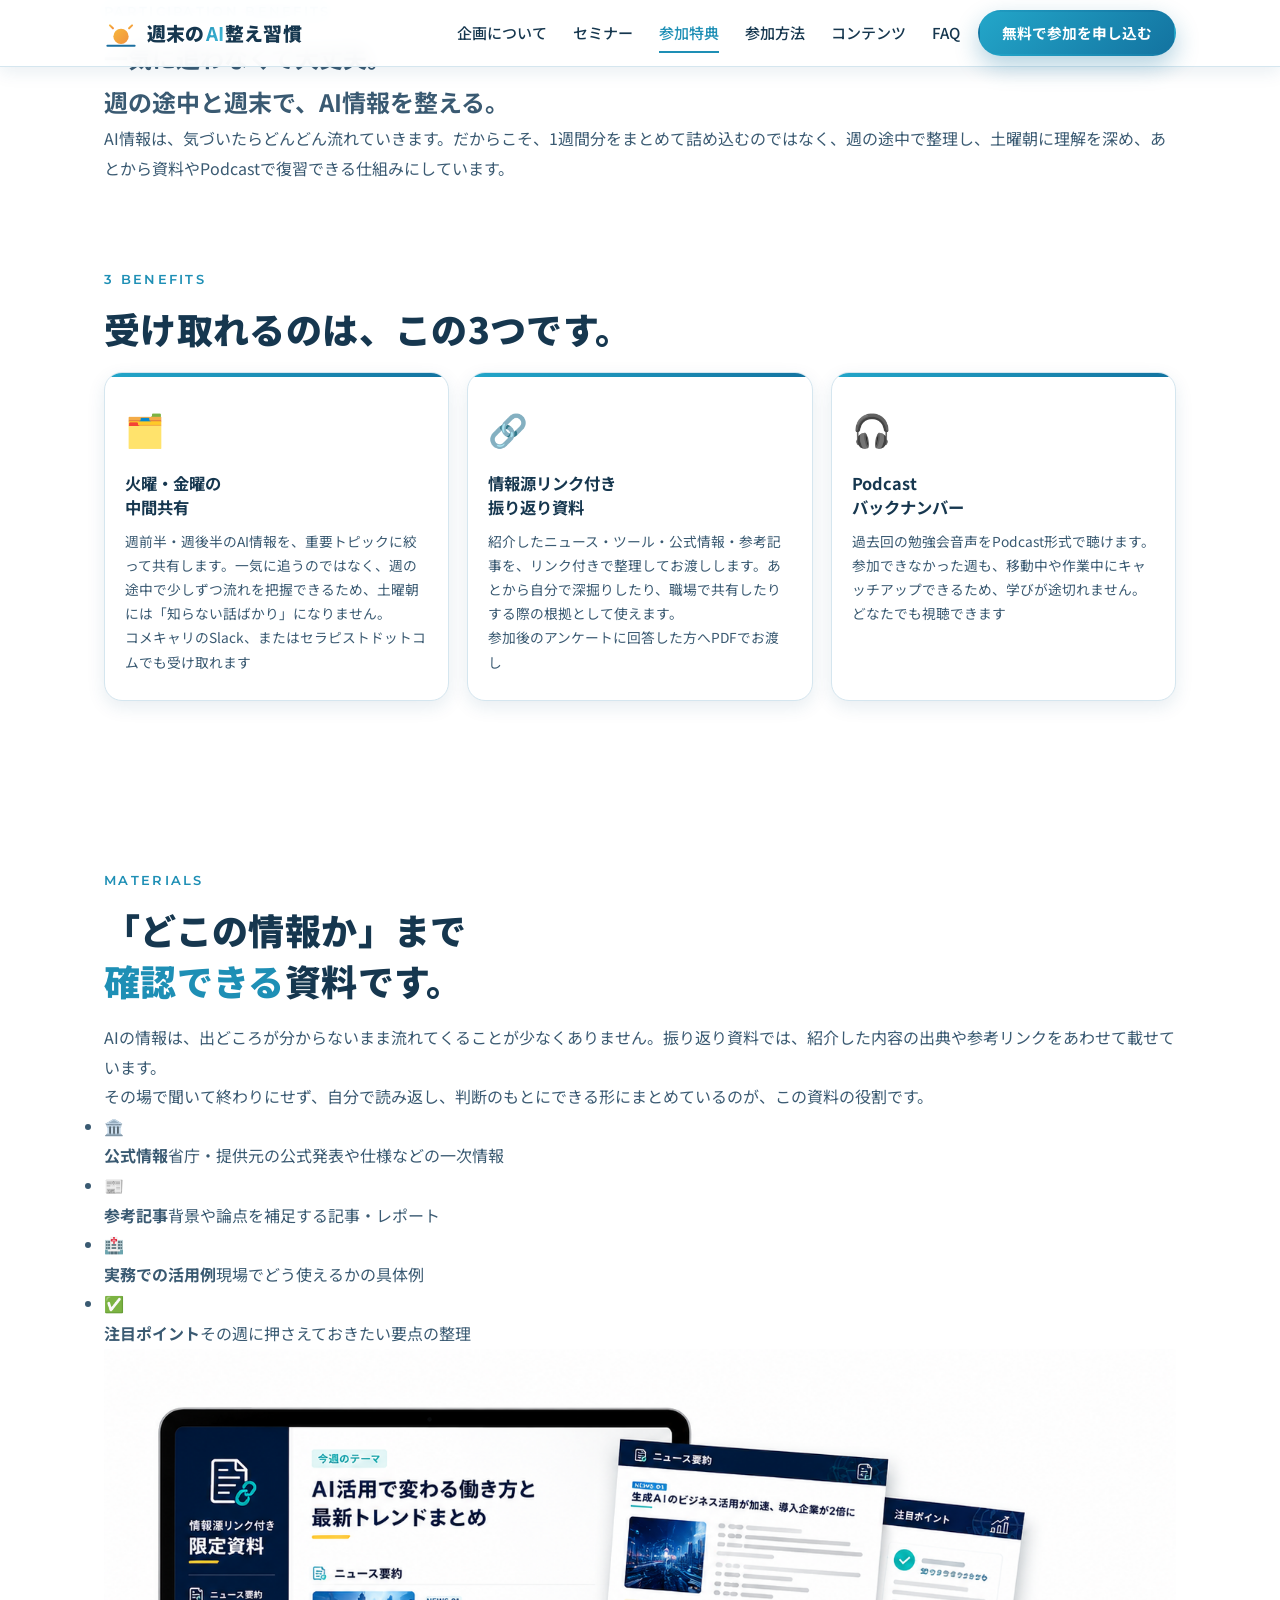
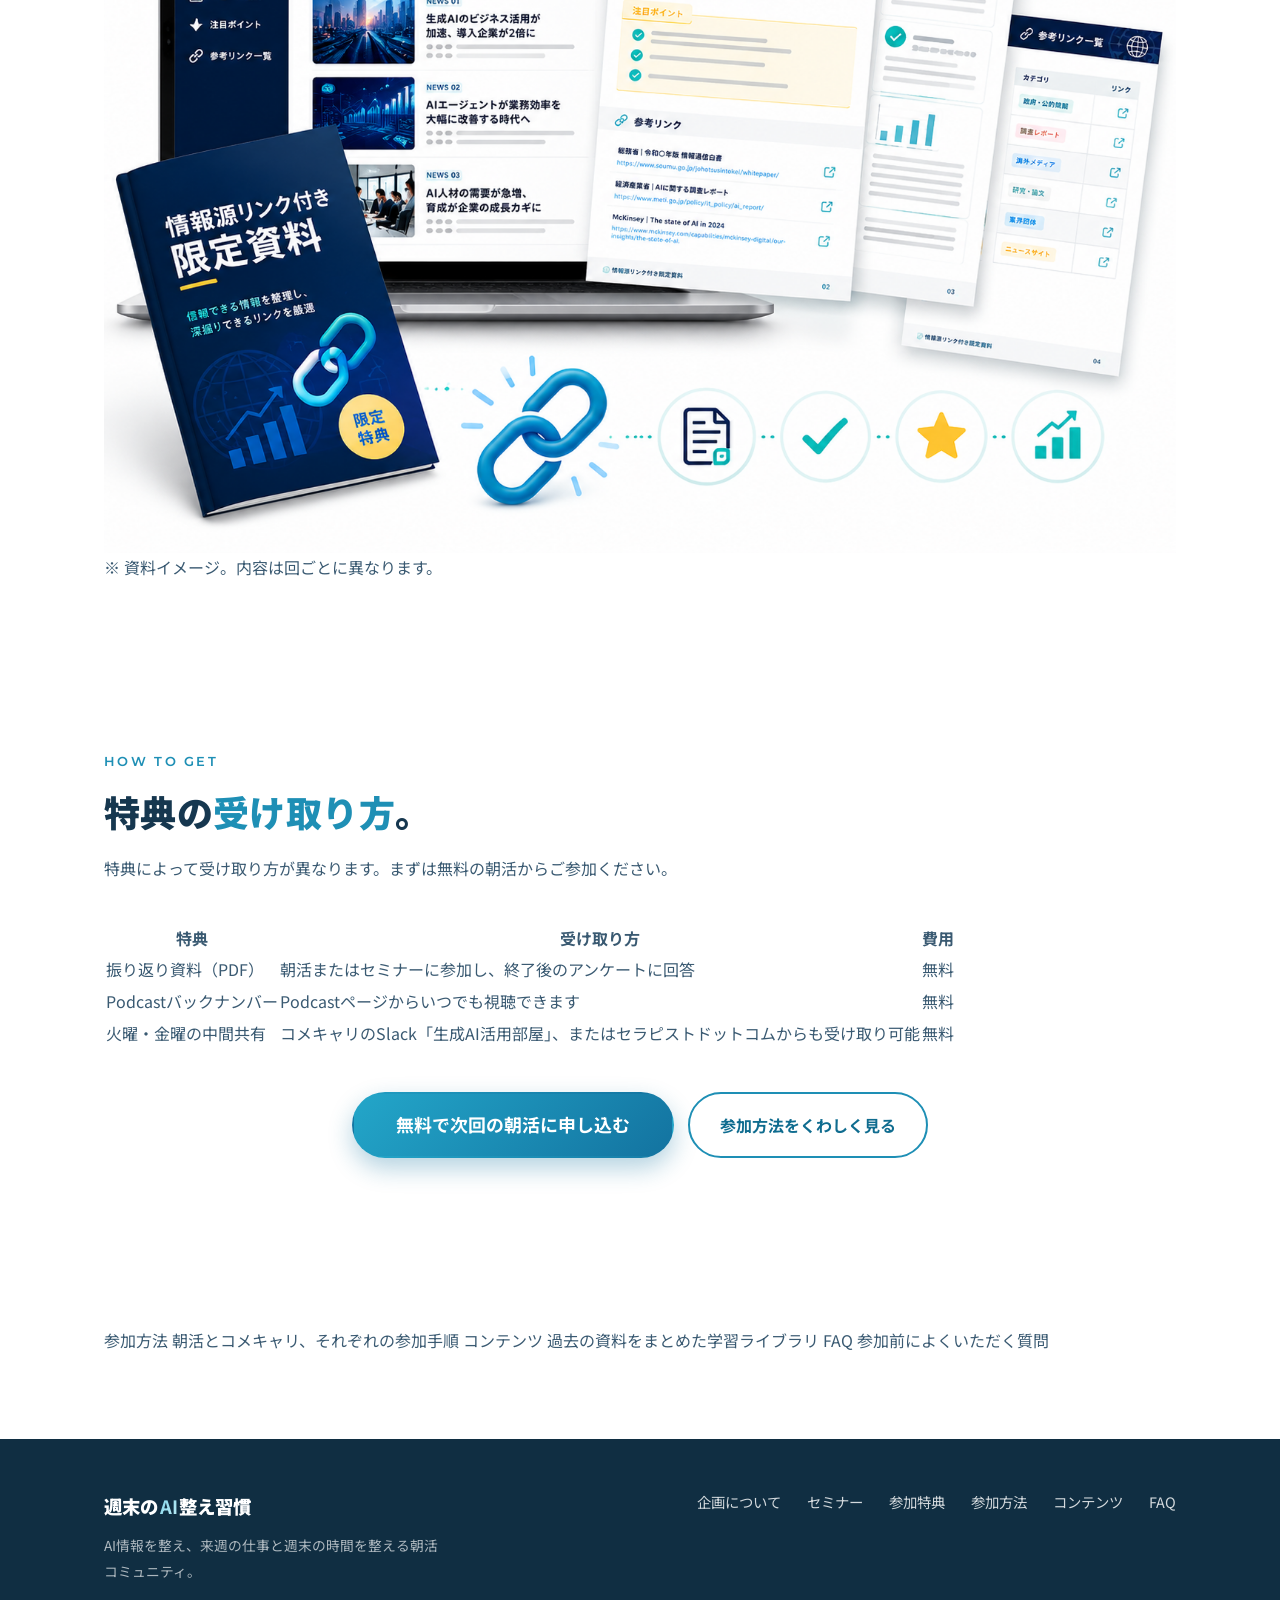
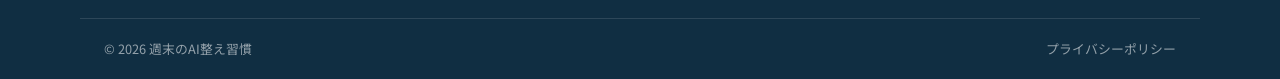
==== benefits.html @ 52963d92 "Add files via upload" ====
<!DOCTYPE html>
<html lang="ja">
<head>
<meta charset="UTF-8">
<meta name="viewport" content="width=device-width, initial-scale=1.0">
<meta name="robots" content="noindex">
<!-- Google tag (gtag.js) -->
<script async src="https://www.googletagmanager.com/gtag/js?id=G-1SK6NEFC8V"></script>
<script>
  window.dataLayer = window.dataLayer || [];
  function gtag(){dataLayer.push(arguments);}
  gtag('js', new Date());

  gtag('config', 'G-1SK6NEFC8V');
</script>
<title>参加特典｜週末のAI整え習慣</title>
<meta name="description" content="週末のAI整え習慣の参加特典。火曜・金曜の中間共有、情報源リンク付きの振り返り資料、Podcastバックナンバーの3つで、忙しい週もAI情報を追いかけられます。">
<meta property="og:title" content="参加特典｜週末のAI整え習慣">
<meta property="og:description" content="中間共有・情報源リンク付き資料・Podcastバックナンバー。一気に追わなくて大丈夫な仕組みです。">
<meta property="og:image" content="https://daiyanoa1234-eng.github.io/weekend-ai/assets/og-image.jpg">
<meta property="og:type" content="website">
<link rel="preconnect" href="https://fonts.googleapis.com">
<link rel="preconnect" href="https://fonts.gstatic.com" crossorigin>
<link href="https://fonts.googleapis.com/css2?family=Noto+Sans+JP:wght@400;500;700;900&family=Montserrat:wght@500;600;700&display=swap" rel="stylesheet">
<link rel="stylesheet" href="styles.css">
</head>
<body>

<!-- ===== Header ===== -->
<header class="site-header scrolled" id="siteHeader">
  <div class="header-inner">
    <a href="index.html" class="brand" aria-label="週末のAI整え習慣 トップへ">
      <span class="brand-sun" aria-hidden="true">
        <svg viewBox="0 0 40 40" width="34" height="34">
          <circle cx="20" cy="24" r="9" fill="url(#sun)"/>
          <g stroke="url(#sun)" stroke-width="2.4" stroke-linecap="round">
            <line x1="20" y1="6" x2="20" y2="11"/>
            <line x1="7" y1="11" x2="10.5" y2="14.5"/>
            <line x1="33" y1="11" x2="29.5" y2="14.5"/>
          </g>
          <line x1="4" y1="35" x2="36" y2="35" stroke="#1B6FA0" stroke-width="2.4" stroke-linecap="round"/>
          <defs>
            <linearGradient id="sun" x1="0" y1="0" x2="1" y2="1">
              <stop offset="0" stop-color="#F6B73C"/><stop offset="1" stop-color="#F2913E"/>
            </linearGradient>
          </defs>
        </svg>
      </span>
      <span class="brand-text">週末の<strong>AI</strong>整え習慣</span>
    </a>
    <nav class="site-nav" id="siteNav">
      <a href="index.html#concept">企画について</a>
      <a href="seminars.html">セミナー</a>
      <a href="benefits.html" class="active">参加特典</a>
      <a href="join.html">参加方法</a>
      <a href="contents.html">コンテンツ</a>
      <a href="faq.html">FAQ</a>
    </nav>
    <a href="https://therapis10.com/seminars/cmr5gtjs30be14do38qlsolpu" target="_blank" rel="noopener" class="btn btn-cta header-cta">無料で参加を申し込む</a>
    <button class="nav-toggle" id="navToggle" aria-label="メニューを開く" aria-expanded="false">
      <span></span><span></span><span></span>
    </button>
  </div>
</header>

<!-- ===== Page Hero ===== -->
<section class="page-hero">
  <div class="container">
    <p class="eyebrow">PARTICIPATION BENEFITS</p>
    <h1 class="page-hero-title">一気に追わなくて大丈夫。<br><span class="accent">週の途中と週末</span>で、AI情報を整える。</h1>
    <p class="page-hero-lead">AI情報は、気づいたらどんどん流れていきます。だからこそ、1週間分をまとめて詰め込むのではなく、週の途中で整理し、土曜朝に理解を深め、あとから資料やPodcastで復習できる仕組みにしています。</p>
  </div>
</section>

<!-- ===== 3つの特典 ===== -->
<section class="section">
  <div class="container">
    <p class="eyebrow">3 BENEFITS</p>
    <h2 class="section-title">受け取れるのは、この3つです。</h2>

    <div class="benefit-grid">
      <article class="benefit-card">
        <div class="benefit-ico">🗂️</div>
        <h3>火曜・金曜の<br>中間共有</h3>
        <p>週前半・週後半のAI情報を、重要トピックに絞って共有します。一気に追うのではなく、週の途中で少しずつ流れを把握できるため、土曜朝には「知らない話ばかり」になりません。</p>
        <p class="benefit-cond">コメキャリのSlack、またはセラピストドットコムでも受け取れます</p>
      </article>
      <article class="benefit-card">
        <div class="benefit-ico">🔗</div>
        <h3>情報源リンク付き<br>振り返り資料</h3>
        <p>紹介したニュース・ツール・公式情報・参考記事を、リンク付きで整理してお渡しします。あとから自分で深掘りしたり、職場で共有したりする際の根拠として使えます。</p>
        <p class="benefit-cond">参加後のアンケートに回答した方へPDFでお渡し</p>
      </article>
      <article class="benefit-card">
        <div class="benefit-ico">🎧</div>
        <h3>Podcast<br>バックナンバー</h3>
        <p>過去回の勉強会音声をPodcast形式で聴けます。参加できなかった週も、移動中や作業中にキャッチアップできるため、学びが途切れません。</p>
        <p class="benefit-cond">どなたでも視聴できます</p>
      </article>
    </div>
  </div>
</section>

<!-- ===== 情報源リンク付き資料の詳細 ===== -->
<section class="section alt-bg">
  <div class="container split-grid">
    <div class="split-copy">
      <p class="eyebrow">MATERIALS</p>
      <h2 class="section-title">「どこの情報か」まで<br><span class="accent">確認できる</span>資料です。</h2>
      <p>AIの情報は、出どころが分からないまま流れてくることが少なくありません。振り返り資料では、紹介した内容の出典や参考リンクをあわせて載せています。</p>
      <p>その場で聞いて終わりにせず、自分で読み返し、判断のもとにできる形にまとめているのが、この資料の役割です。</p>

      <ul class="icon-list">
        <li><span class="il-ico">🏛️</span><div><strong>公式情報</strong>省庁・提供元の公式発表や仕様などの一次情報</div></li>
        <li><span class="il-ico">📰</span><div><strong>参考記事</strong>背景や論点を補足する記事・レポート</div></li>
        <li><span class="il-ico">🏥</span><div><strong>実務での活用例</strong>現場でどう使えるかの具体例</div></li>
        <li><span class="il-ico">✅</span><div><strong>注目ポイント</strong>その週に押さえておきたい要点の整理</div></li>
      </ul>
    </div>
    <figure class="split-visual">
      <img src="assets/source-material.png" alt="ニュース要約・注目ポイント・参考リンク一覧で構成された情報源リンク付き資料のイメージ" loading="lazy">
      <figcaption>※ 資料イメージ。内容は回ごとに異なります。</figcaption>
    </figure>
  </div>
</section>

<!-- ===== 受け取り方 ===== -->
<section class="section">
  <div class="container">
    <p class="eyebrow">HOW TO GET</p>
    <h2 class="section-title">特典の<span class="accent">受け取り方</span>。</h2>
    <p class="section-lead">特典によって受け取り方が異なります。まずは無料の朝活からご参加ください。</p>

    <div class="table-wrap">
      <table class="info-table">
        <thead>
          <tr><th>特典</th><th>受け取り方</th><th>費用</th></tr>
        </thead>
        <tbody>
          <tr>
            <td>振り返り資料（PDF）</td>
            <td>朝活またはセミナーに参加し、終了後のアンケートに回答</td>
            <td>無料</td>
          </tr>
          <tr>
            <td>Podcastバックナンバー</td>
            <td>Podcastページからいつでも視聴できます</td>
            <td>無料</td>
          </tr>
          <tr>
            <td>火曜・金曜の中間共有</td>
            <td>コメキャリのSlack「生成AI活用部屋」、またはセラピストドットコムからも受け取り可能</td>
            <td>無料</td>
          </tr>
        </tbody>
      </table>
    </div>

    <div class="section-cta">
      <a href="https://therapis10.com/seminars/cmr5gtjs30be14do38qlsolpu" target="_blank" rel="noopener" class="btn btn-cta btn-lg">無料で次回の朝活に申し込む</a>
      <a href="join.html" class="btn btn-ghost">参加方法をくわしく見る</a>
    </div>
  </div>
</section>

<!-- ===== 次の導線 ===== -->
<section class="section next-links">
  <div class="container">
    <div class="next-grid">
      <a class="next-card" href="join.html">
        <span class="next-label">参加方法</span>
        <span class="next-title">朝活とコメキャリ、それぞれの参加手順</span>
      </a>
      <a class="next-card" href="contents.html">
        <span class="next-label">コンテンツ</span>
        <span class="next-title">過去の資料をまとめた学習ライブラリ</span>
      </a>
      <a class="next-card" href="faq.html">
        <span class="next-label">FAQ</span>
        <span class="next-title">参加前によくいただく質問</span>
      </a>
    </div>
  </div>
</section>

<!-- ===== Footer ===== -->
<footer class="site-footer">
  <div class="container footer-grid">
    <div class="footer-brand">
      <span class="brand-text light">週末の<strong>AI</strong>整え習慣</span>
      <p>AI情報を整え、来週の仕事と週末の時間を整える朝活コミュニティ。</p>
    </div>
    <nav class="footer-nav">
      <a href="index.html#concept">企画について</a>
      <a href="seminars.html">セミナー</a>
      <a href="benefits.html">参加特典</a>
      <a href="join.html">参加方法</a>
      <a href="contents.html">コンテンツ</a>
      <a href="faq.html">FAQ</a>
    </nav>
  </div>
  <div class="footer-base">
    <span>© 2026 週末のAI整え習慣</span>
    <a href="privacy.html">プライバシーポリシー</a>
  </div>
</footer>


</body>
</html>
---- styles.css ----
/* ===== Tokens (Blue–Teal / Morning) ===== */
:root{
  --ink:#16374F;        /* deep navy headings/text */
  --ink-soft:#3A5A72;   /* body text */
  --teal:#1E8FB5;       /* primary accent */
  --teal-deep:#0F6C8F;  /* CTA deep */
  --cyan:#46BEDC;       /* light accent */
  --sky:#EAF5FB;        /* light section bg */
  --sky-2:#F4FAFD;      /* alt light bg */
  --mist:#DCEFF7;       /* card differentiator */
  --sun:#F4A742;        /* sunrise accent */
  --sun-deep:#EE8B3D;
  --white:#FFFFFF;
  --line:#D5E6EF;
  --shadow:0 12px 34px rgba(20,80,120,.12);
  --shadow-sm:0 6px 18px rgba(20,80,120,.10);
  --radius:18px;
  --maxw:1120px;
  --cta-grad:linear-gradient(135deg,#23A6C9 0%,#1373A0 100%);
  --deep-grad:linear-gradient(160deg,#14506E 0%,#0E3A53 100%);
}

*{box-sizing:border-box;margin:0;padding:0}
html{scroll-behavior:smooth;scroll-padding-top:74px}
body{
  font-family:"Noto Sans JP",sans-serif;
  color:var(--ink-soft);
  background:var(--white);
  line-height:1.85;
  -webkit-font-smoothing:antialiased;
  overflow-x:hidden;
}
img{max-width:100%;display:block;height:auto}
button{font-family:inherit;color:inherit;background:none}
a{color:inherit;text-decoration:none}
strong{color:inherit}

.container{max-width:var(--maxw);margin:0 auto;padding:0 24px}
.container-narrow{max-width:780px}

/* ===== Buttons ===== */
.btn{
  display:inline-flex;align-items:center;justify-content:center;gap:.4em;
  font-weight:700;font-size:1rem;line-height:1.3;text-align:center;
  padding:16px 30px;border-radius:999px;cursor:pointer;border:2px solid transparent;
  transition:transform .15s ease,box-shadow .15s ease,background .15s ease;
}
.btn-cta{background:var(--cta-grad);color:#fff;box-shadow:0 10px 24px rgba(19,115,160,.32)}
.btn-cta:hover{transform:translateY(-2px);box-shadow:0 14px 30px rgba(19,115,160,.42)}
.btn-lg{font-size:1.12rem;padding:19px 42px}
.btn-ghost{background:#fff;color:var(--teal-deep);border-color:var(--teal)}
.btn-ghost:hover{background:var(--sky);transform:translateY(-2px)}
.btn-ghost-light{background:transparent;color:#fff;border-color:rgba(255,255,255,.7)}
.btn-ghost-light:hover{background:rgba(255,255,255,.12)}

/* ===== Header ===== */
.site-header{
  position:fixed;top:0;left:0;right:0;z-index:100;
  background:rgba(255,255,255,.92);backdrop-filter:blur(10px);
  border-bottom:1px solid var(--line);
  transition:box-shadow .2s ease;
}
.site-header.scrolled{box-shadow:0 4px 18px rgba(20,80,120,.10)}
.header-inner{
  max-width:var(--maxw);margin:0 auto;padding:0 24px;height:66px;
  display:flex;align-items:center;gap:18px;
}
.brand{display:flex;align-items:center;gap:9px}
.brand-sun{display:flex}
.brand-text{font-weight:900;font-size:1.18rem;color:var(--ink);letter-spacing:.01em}
.brand-text strong{
  background:linear-gradient(120deg,#1E8FB5,#46BEDC);
  -webkit-background-clip:text;background-clip:text;color:transparent;padding:0 1px;
}
.brand-text.light{color:#fff}
.brand-text.light strong{background:linear-gradient(120deg,#7FD6EA,#BDEBF6);-webkit-background-clip:text;background-clip:text;color:transparent}
.site-nav{margin-left:auto;display:flex;gap:26px}
.site-nav a{font-size:.94rem;font-weight:500;color:var(--ink);position:relative}
.site-nav a:hover{color:var(--teal)}
.site-nav a::after{content:"";position:absolute;left:0;bottom:-6px;width:0;height:2px;background:var(--teal);transition:width .2s}
.site-nav a:hover::after{width:100%}
.header-cta{padding:11px 22px;font-size:.92rem}
.nav-toggle{display:none;flex-direction:column;gap:5px;background:none;border:none;cursor:pointer;padding:8px}
.nav-toggle span{width:24px;height:2.5px;background:var(--ink);border-radius:2px;transition:.25s}
.nav-toggle[aria-expanded="true"] span:nth-child(1){transform:translateY(7.5px) rotate(45deg)}
.nav-toggle[aria-expanded="true"] span:nth-child(2){opacity:0}
.nav-toggle[aria-expanded="true"] span:nth-child(3){transform:translateY(-7.5px) rotate(-45deg)}

/* ===== Hero ===== */
.hero{
  padding:118px 0 70px;
  background:
    radial-gradient(900px 460px at 88% -8%, #DAF0F8 0%, rgba(218,240,248,0) 60%),
    linear-gradient(180deg,#F4FAFD 0%,#EAF5FB 100%);
  position:relative;overflow:hidden;
}
.hero::after{
  content:"";position:absolute;left:0;right:0;bottom:-1px;height:64px;
  background:linear-gradient(180deg,rgba(255,255,255,0),#fff);
}
.hero-inner{
  max-width:var(--maxw);margin:0 auto;padding:0 24px;
  display:grid;grid-template-columns:1.05fr .95fr;gap:46px;align-items:center;
}
.hero-badges{display:flex;flex-wrap:wrap;gap:10px;margin-bottom:18px}
.pill{
  display:inline-flex;align-items:center;gap:6px;
  background:#fff;border:1.5px solid var(--teal);color:var(--teal-deep);
  font-weight:700;font-size:.84rem;padding:7px 15px;border-radius:999px;
  box-shadow:var(--shadow-sm);
}
.pill-ico{font-size:.95rem}
.hero-title{
  font-size:clamp(2.3rem,4.6vw,3.5rem);line-height:1.22;font-weight:900;
  color:var(--ink);letter-spacing:.01em;margin-bottom:16px;
}
.hero-sub{font-size:clamp(1.05rem,1.7vw,1.28rem);font-weight:700;color:var(--teal-deep);margin-bottom:16px}
.hero-lead{font-size:.98rem;color:var(--ink-soft);margin-bottom:26px;max-width:34em}
.hero-actions{display:flex;flex-wrap:wrap;gap:14px;margin-bottom:18px}
.hero-tags{list-style:none;display:flex;flex-wrap:wrap;gap:8px 22px}
.hero-tags li{font-size:.9rem;font-weight:500;color:var(--teal-deep)}
.cta-note{font-size:.82rem;color:var(--ink-soft);margin-top:11px}
.hero-visual{position:relative}
.hero-visual img{border-radius:22px;box-shadow:var(--shadow)}
.card-float{
  position:absolute;left:-14px;bottom:18px;
  background:#fff;border-radius:14px;padding:11px 16px;font-size:.86rem;font-weight:700;color:var(--ink);
  box-shadow:var(--shadow);display:flex;align-items:center;gap:8px;
}
.card-float .dot{width:9px;height:9px;border-radius:50%;background:var(--sun);box-shadow:0 0 0 4px rgba(244,167,66,.22)}

/* ===== Section base ===== */
.section{padding:84px 0}
.eyebrow{font-family:"Montserrat",sans-serif;font-weight:600;font-size:.8rem;letter-spacing:.18em;color:var(--teal);margin-bottom:12px}
.eyebrow.light{color:var(--cyan)}
.section-title{
  font-size:clamp(1.55rem,3vw,2.25rem);font-weight:900;line-height:1.4;color:var(--ink);
  letter-spacing:.01em;margin-bottom:18px;
}
.section-title.light{color:#fff}
.section-title .accent{color:var(--teal)}
.section-title .accent-light{color:var(--cyan)}
.section-lead{font-size:1rem;max-width:48em;margin-bottom:38px;color:var(--ink-soft)}
.section-cta{display:flex;flex-wrap:wrap;gap:14px;justify-content:center;margin-top:42px}

/* ===== Benefits ===== */
.benefits{background:linear-gradient(180deg,#fff 0%,#F4FAFD 100%)}
.benefit-grid{display:grid;grid-template-columns:repeat(3,1fr);gap:18px}
.benefit-card{
  background:#fff;border:1px solid var(--line);border-radius:var(--radius);
  padding:26px 20px;box-shadow:var(--shadow-sm);transition:transform .18s,box-shadow .18s;
  position:relative;overflow:hidden;
}
.benefit-card::before{content:"";position:absolute;top:0;left:0;right:0;height:4px;background:var(--cta-grad)}
.benefit-card:hover{transform:translateY(-5px);box-shadow:var(--shadow)}
.benefit-ico{font-size:2rem;margin-bottom:14px}
.benefit-card h3{font-size:1.02rem;font-weight:700;color:var(--ink);line-height:1.45;margin-bottom:10px}
.benefit-card p{font-size:.86rem;color:var(--ink-soft);line-height:1.75}

/* ===== Concept ===== */
.concept{background:var(--deep-grad);color:#fff}
.concept-grid{display:grid;grid-template-columns:1.05fr .95fr;gap:48px;align-items:center}
.concept-copy p{color:rgba(255,255,255,.9);margin-bottom:16px;font-size:.98rem}
.concept-emph{font-weight:700;color:#fff !important;font-size:1.05rem !important;
  border-left:4px solid var(--sun);padding-left:16px;margin-top:24px}
.concept-visual img{border-radius:18px;box-shadow:0 20px 50px rgba(0,0,0,.28);background:#fff}

/* ===== Problems ===== */
.problems{background:var(--white)}
.problem-list{list-style:none;display:grid;grid-template-columns:1fr 1fr;gap:14px 28px;max-width:920px;margin-bottom:34px}
.problem-list li{
  display:flex;align-items:flex-start;gap:12px;
  background:var(--sky);border-radius:12px;padding:15px 18px;font-weight:500;color:var(--ink);font-size:.96rem;
}
.problem-list .check{
  flex:0 0 auto;width:24px;height:24px;border-radius:50%;background:var(--sun);color:#fff;
  display:flex;align-items:center;justify-content:center;font-size:.8rem;font-weight:700;margin-top:2px;
}
.problem-close{font-size:1.06rem;font-weight:700;color:var(--teal-deep);text-align:center;max-width:40em;margin:0 auto}

/* ===== Cycle ===== */
.cycle{background:linear-gradient(180deg,#F4FAFD,#EAF5FB)}
.timeline{list-style:none;display:grid;grid-template-columns:repeat(7,1fr);gap:12px;counter-reset:tl;margin-bottom:26px}
.tl-item{
  background:#fff;border:1px solid var(--line);border-radius:14px;padding:18px 14px;position:relative;
  box-shadow:var(--shadow-sm);
}
.tl-item::before{
  counter-increment:tl;content:counter(tl);
  position:absolute;top:-12px;left:14px;width:26px;height:26px;border-radius:50%;
  background:var(--ink);color:#fff;font-size:.82rem;font-weight:700;
  display:flex;align-items:center;justify-content:center;box-shadow:var(--shadow-sm);
}
.tl-item .tl-day{font-size:.78rem;font-weight:700;color:var(--teal);display:block;margin-bottom:6px}
.tl-item h3{font-size:.92rem;font-weight:700;color:var(--ink);line-height:1.4;margin-bottom:6px}
.tl-item p{font-size:.78rem;color:var(--ink-soft);line-height:1.65}
.tl-mid{border-color:var(--cyan);background:#F3FBFD}
.tl-mid::before{background:var(--teal)}
.tl-hot{background:var(--cta-grad);border:none}
.tl-hot::before{background:var(--sun)}
.tl-hot .tl-day{color:#EAF7FB}
.tl-hot h3,.tl-hot p{color:#fff}
.cycle-note{text-align:center;font-weight:500;color:var(--ink);max-width:44em;margin:0 auto 30px;font-size:.96rem}
.cycle-figure{border-radius:16px;overflow:hidden;box-shadow:var(--shadow);background:#fff}

/* ===== Reason ===== */
.reason{background:var(--deep-grad);color:#fff}
.reason-grid{display:grid;grid-template-columns:.95fr 1.05fr;gap:48px;align-items:center}
.reason-visual img{border-radius:18px;box-shadow:0 20px 50px rgba(0,0,0,.3)}
.reason-copy p{color:rgba(255,255,255,.9);margin-bottom:16px;font-size:.98rem}
.reason-emph{font-weight:700;color:#fff !important;border-left:4px solid var(--sun);padding-left:16px;margin-top:22px;font-size:1.04rem !important}

/* ===== Podcast ===== */
.podcast{background:linear-gradient(180deg,#fff,#F4FAFD)}
.pod-dash{display:grid;grid-template-columns:1.4fr 1fr 1fr;gap:16px;margin-bottom:34px}
.dash-card{background:#fff;border:1px solid var(--line);border-radius:16px;padding:22px 24px;box-shadow:var(--shadow-sm)}
.dash-label{display:block;font-size:.84rem;font-weight:500;color:var(--ink-soft);margin-bottom:8px}
.dash-num{font-size:1.05rem;font-weight:700;color:var(--ink)}
.dash-num strong{font-size:1.9rem;color:var(--teal);font-family:"Montserrat",sans-serif}
.dash-bar{margin-top:12px;height:9px;border-radius:999px;background:var(--mist);overflow:hidden}
.dash-bar span{display:block;height:100%;width:0;background:var(--cta-grad);border-radius:999px;transition:width .5s ease}

.pod-list{display:grid;grid-template-columns:repeat(2,1fr);gap:18px}
.pod-card{
  background:#fff;border:1px solid var(--line);border-radius:16px;padding:22px;box-shadow:var(--shadow-sm);
  transition:box-shadow .18s;
}
.pod-card.is-watched{border-color:var(--teal);background:#F6FCFD}
.pod-card:hover{box-shadow:var(--shadow)}
.pod-head{display:flex;justify-content:space-between;align-items:flex-start;gap:12px;margin-bottom:8px}
.pod-no{font-family:"Montserrat",sans-serif;font-weight:700;font-size:.92rem;color:var(--teal);background:var(--sky);padding:4px 12px;border-radius:999px}
.pod-date{font-size:.8rem;color:var(--ink-soft)}
.pod-theme{font-size:1.12rem;font-weight:700;color:var(--ink);line-height:1.4;margin-bottom:8px}
.pod-tag{display:inline-block;font-size:.74rem;font-weight:700;color:var(--teal-deep);background:var(--mist);padding:3px 10px;border-radius:999px;margin-bottom:10px}
.pod-summary{font-size:.86rem;color:var(--ink-soft);margin-bottom:6px}
.pod-meta{font-size:.8rem;color:var(--ink-soft);margin-bottom:14px}
.pod-player{display:flex;align-items:center;gap:12px;margin-bottom:14px}
.pod-play{
  flex:0 0 auto;width:46px;height:46px;border-radius:50%;border:none;cursor:pointer;
  background:var(--cta-grad);color:#fff;font-size:1.05rem;display:flex;align-items:center;justify-content:center;
  box-shadow:0 6px 16px rgba(19,115,160,.3);transition:transform .15s;
}
.pod-play:hover{transform:scale(1.06)}
.pod-progress{flex:1}
.pod-progress input{width:100%;accent-color:var(--teal);cursor:pointer}
.pod-time{font-size:.74rem;color:var(--ink-soft);font-family:"Montserrat",sans-serif;min-width:84px;text-align:right}
.pod-controls{display:flex;flex-wrap:wrap;align-items:center;gap:8px}
.speed-group{display:inline-flex;border:1px solid var(--line);border-radius:999px;overflow:hidden}
.speed-btn{border:none;background:#fff;color:var(--ink-soft);font-size:.78rem;font-weight:700;padding:6px 11px;cursor:pointer;transition:.15s}
.speed-btn.active{background:var(--teal);color:#fff}
.pod-actions{display:flex;flex-wrap:wrap;gap:8px;margin-left:auto}
.pod-link{font-size:.78rem;font-weight:700;color:var(--teal-deep);border:1px solid var(--line);border-radius:999px;padding:6px 12px;background:#fff;cursor:pointer;transition:.15s}
.pod-link:hover{background:var(--sky)}
.watch-btn{font-size:.78rem;font-weight:700;border-radius:999px;padding:6px 14px;cursor:pointer;border:1.5px solid var(--teal);background:#fff;color:var(--teal-deep);transition:.15s}
.watch-btn.done{background:var(--teal);color:#fff}
.pod-note{font-size:.82rem;color:var(--ink-soft);margin-top:20px;text-align:center}

/* ===== Join ===== */
.join{background:var(--white)}
.join-flow{margin:0 auto 28px;max-width:1000px;border-radius:16px;overflow:hidden;box-shadow:var(--shadow)}
.join-flow img{width:100%;display:block}
.join-steps{display:grid;grid-template-columns:repeat(3,1fr);gap:18px;max-width:920px;margin:0 auto 32px}
.join-steps-4{grid-template-columns:repeat(4,1fr);max-width:1000px}
.join-step{
  background:#fff;border:1px solid var(--line);border-radius:var(--radius);padding:26px 22px 24px;
  box-shadow:var(--shadow-sm);position:relative;
}
.join-step .step-no{
  display:inline-flex;align-items:center;justify-content:center;width:38px;height:38px;border-radius:50%;
  background:var(--cta-grad);color:#fff;font-family:"Montserrat",sans-serif;font-weight:700;font-size:1.1rem;
  margin-bottom:14px;box-shadow:0 6px 16px rgba(19,115,160,.28);
}
.join-step h3{font-size:1.04rem;font-weight:700;color:var(--ink);line-height:1.45;margin-bottom:8px}
.join-step p{font-size:.88rem;color:var(--ink-soft);line-height:1.75}
.join-card{
  background:linear-gradient(180deg,#F4FAFD,#EAF5FB);
  border:1px solid var(--line);border-radius:24px;padding:40px;max-width:760px;margin:0 auto;
  box-shadow:var(--shadow);
}
.join-info{display:grid;gap:12px;margin-bottom:24px}
.info-row{display:flex;align-items:flex-start;gap:12px;padding-bottom:12px;border-bottom:1px dashed var(--line)}
.info-row:last-child{border-bottom:none;padding-bottom:0}
.info-ico{font-size:1.1rem;flex:0 0 auto}
.info-k{flex:0 0 92px;font-weight:700;color:var(--ink);font-size:.92rem}
.info-v{color:var(--ink-soft);font-size:.94rem}
.join-desc{text-align:center;color:var(--ink-soft);margin-bottom:6px}
.join .section-cta{margin-top:26px}
.member-guide{display:grid;grid-template-columns:1fr 1fr;gap:28px;align-items:center;max-width:1000px;margin:18px auto 0;padding:34px;border:1px solid var(--line);border-radius:22px;background:linear-gradient(135deg,#F4FAFD,#EAF5FB);box-shadow:var(--shadow-sm)}
.member-guide-copy h3{font-size:1.35rem;line-height:1.55;color:var(--ink);margin-bottom:14px}
.member-guide-copy p:not(.eyebrow){font-size:.94rem;color:var(--ink-soft);margin-bottom:20px}
.member-guide-copy .member-cta{display:flex;margin-top:12px;width:fit-content}
.member-video{aspect-ratio:16/9;overflow:hidden;border-radius:14px;background:var(--ink);box-shadow:var(--shadow-sm)}
.member-video iframe{display:block;width:100%;height:100%;border:0}

/* ===== Recommended For ===== */
.recommend{background:var(--sky)}
.recommend-grid{display:grid;grid-template-columns:repeat(3,1fr);gap:18px;margin-top:8px}
.recommend-banner{margin:0 auto 28px;max-width:1000px;border-radius:16px;overflow:hidden;box-shadow:var(--shadow)}
.recommend-banner img{width:100%;aspect-ratio:16/9;object-fit:cover;display:block}
.recommend-card{
  background:#fff;border:1px solid var(--line);border-radius:var(--radius);
  padding:30px 24px;box-shadow:var(--shadow-sm);transition:transform .18s,box-shadow .18s;
}
.recommend-card:hover{transform:translateY(-5px);box-shadow:var(--shadow)}
.recommend-card .rec-ico{
  display:inline-flex;align-items:center;justify-content:center;width:54px;height:54px;border-radius:14px;
  background:var(--mist);font-size:1.7rem;margin-bottom:16px;
}
.recommend-card h3{font-size:1.08rem;font-weight:700;color:var(--ink);line-height:1.45;margin-bottom:10px}
.recommend-card p{font-size:.9rem;color:var(--ink-soft);line-height:1.8}

/* ===== House Rules ===== */
.houserule{background:#fff}
.rule-motto{
  margin:36px auto 0;max-width:760px;text-align:center;color:#fff;
  background:radial-gradient(600px 320px at 20% 120%,rgba(244,167,66,.22),rgba(244,167,66,0) 60%),var(--deep-grad);
  border-radius:18px;padding:32px 26px;box-shadow:var(--shadow);
}
.rule-motto .motto-label{
  display:inline-block;font-family:"Montserrat",sans-serif;font-weight:700;font-size:.76rem;letter-spacing:.14em;
  color:var(--cyan);border:1px solid rgba(255,255,255,.4);border-radius:999px;padding:4px 16px;margin-bottom:14px;
}
.rule-motto .motto-text{font-size:clamp(1.3rem,2.8vw,1.8rem);font-weight:900;margin-bottom:8px}
.rule-motto .motto-sub{font-size:.92rem;color:rgba(255,255,255,.85)}

/* ===== Host ===== */
.host{background:linear-gradient(180deg,#F4FAFD,#fff)}
.host-grid{display:grid;grid-template-columns:.85fr 1.15fr;gap:48px;align-items:center}
.host-visual img{border-radius:18px;box-shadow:var(--shadow)}
.host-copy p{margin-bottom:15px;font-size:.98rem}
.host-sign{font-weight:700;color:var(--ink);margin-top:20px;font-size:1.02rem}

/* ===== FAQ ===== */
.faq{background:var(--white)}
.faq-list{display:grid;gap:12px}
.faq-item{background:var(--sky);border:1px solid var(--line);border-radius:14px;overflow:hidden}
.faq-item summary{
  list-style:none;cursor:pointer;padding:18px 52px 18px 22px;position:relative;
  font-weight:700;color:var(--ink);font-size:.98rem;
}
.faq-item summary::-webkit-details-marker{display:none}
.faq-item summary::before{content:"Q";color:var(--teal);font-family:"Montserrat",sans-serif;font-weight:700;margin-right:10px}
.faq-item summary::after{
  content:"+";position:absolute;right:22px;top:50%;transform:translateY(-50%);
  font-size:1.4rem;color:var(--teal);transition:transform .2s;line-height:1;
}
.faq-item[open] summary::after{content:"−"}
.faq-item p{padding:0 22px 20px 22px;color:var(--ink-soft);font-size:.92rem}

/* ===== Final CTA ===== */
.final-cta{
  background:
    radial-gradient(700px 380px at 15% 110%, rgba(244,167,66,.22), rgba(244,167,66,0) 60%),
    var(--deep-grad);
  color:#fff;text-align:center;padding:96px 0;
}
.final-title{font-size:clamp(1.8rem,3.6vw,2.6rem);font-weight:900;margin-bottom:18px}
.final-body{max-width:42em;margin:0 auto;color:rgba(255,255,255,.92);font-size:1rem}

/* ===== Footer ===== */
.site-footer{background:#102E42;color:rgba(255,255,255,.82);padding:50px 0 0}
.footer-grid{display:flex;flex-wrap:wrap;justify-content:space-between;gap:30px;padding-bottom:34px;border-bottom:1px solid rgba(255,255,255,.12)}
.footer-brand{max-width:340px}
.footer-brand .brand-text{font-size:1.15rem}
.footer-brand p{font-size:.86rem;margin-top:10px;color:rgba(255,255,255,.66)}
.footer-nav{display:flex;flex-wrap:wrap;gap:14px 26px;align-content:flex-start}
.footer-nav a{font-size:.9rem;color:rgba(255,255,255,.82)}
.footer-nav a:hover{color:var(--cyan)}
.footer-base{
  max-width:var(--maxw);margin:0 auto;padding:18px 24px;
  display:flex;justify-content:space-between;flex-wrap:wrap;gap:10px;font-size:.8rem;color:rgba(255,255,255,.55);
}
.footer-base a:hover{color:var(--cyan)}

/* ===== Podcast page ===== */
.site-nav a.active{color:var(--teal)}
.site-nav a.active::after{width:100%}
.pod-hero{
  padding:104px 0 44px;
  background:radial-gradient(800px 420px at 85% -10%,#DAF0F8,rgba(218,240,248,0) 60%),linear-gradient(180deg,#F4FAFD,#EAF5FB);
}
.pod-hero-title{font-size:clamp(1.8rem,3.4vw,2.5rem);font-weight:900;color:var(--ink);line-height:1.32;margin-bottom:16px}
.pod-hero-title .accent{color:var(--teal)}
.pod-hero-lead{max-width:48em;color:var(--ink-soft);margin-bottom:24px}
.pod-hero-actions{display:flex;flex-wrap:wrap;gap:12px}
#refreshBtn{padding:14px 22px}
.pod-main{padding-top:44px}
.pod-card audio{display:none}
.dash-rec{background:linear-gradient(135deg,#F0FAFC,#E3F4F9);border-color:var(--cyan)}
.dash-rec-title{display:block;font-weight:700;color:var(--ink);font-size:1.02rem;line-height:1.5;margin-top:2px}

.pod-state{text-align:center;padding:54px 20px;color:var(--ink-soft)}
.spinner{
  width:42px;height:42px;border-radius:50%;margin:0 auto 16px;
  border:4px solid var(--mist);border-top-color:var(--teal);animation:spin 1s linear infinite;
}
@keyframes spin{to{transform:rotate(360deg)}}
.pod-error{background:#FFF4EC;border:1px solid #F3C9A8;border-radius:14px;color:#9A4B22;font-size:.92rem}

.pod-setup{
  background:var(--sky);border:1px solid var(--line);border-radius:18px;padding:32px 30px;max-width:760px;margin:0 auto;
}
.pod-setup h2{font-size:1.2rem;color:var(--ink);margin-bottom:12px}
.pod-setup p{font-size:.94rem;color:var(--ink-soft);margin-bottom:14px}
.setup-steps{margin:0 0 14px 1.2em;display:grid;gap:9px}
.setup-steps li{font-size:.92rem;color:var(--ink)}
.setup-steps a{color:var(--teal-deep);text-decoration:underline}
.pod-setup code{background:#fff;border:1px solid var(--line);border-radius:6px;padding:1px 7px;font-size:.86em;color:var(--teal-deep)}
.setup-note{font-size:.84rem !important;color:var(--ink-soft) !important}

.pod-cta-banner{
  background:radial-gradient(700px 380px at 15% 120%,rgba(244,167,66,.2),rgba(244,167,66,0) 60%),var(--deep-grad);
  color:#fff;text-align:center;padding:70px 0;
}
.pod-cta-banner h2{font-size:clamp(1.5rem,3vw,2.1rem);font-weight:900;margin-bottom:12px}
.pod-cta-banner p{color:rgba(255,255,255,.9);margin-bottom:24px}

/* legal page (privacy policy) */
.legal{padding:104px 0 70px;background:linear-gradient(180deg,#F4FAFD,#fff)}
.legal-title{font-size:clamp(1.7rem,3.4vw,2.3rem);font-weight:900;color:var(--ink);margin-bottom:8px}
.legal-meta{font-size:.84rem;color:var(--ink-soft);margin-bottom:28px}
.legal h2{font-size:1.12rem;font-weight:700;color:var(--ink);margin:30px 0 10px;padding-left:12px;border-left:4px solid var(--teal)}
.legal p{font-size:.95rem;color:var(--ink-soft);margin-bottom:12px}
.legal ul{margin:0 0 12px 1.2em;display:grid;gap:8px}
.legal li{font-size:.95rem;color:var(--ink-soft)}
.legal strong{color:var(--ink)}
.legal-note{font-size:.85rem;color:var(--teal-deep)}
.legal-back{margin-top:34px}
.legal-back a{color:var(--teal-deep);font-weight:700;text-decoration:underline}

/* sort toolbar */
.pod-toolbar{display:flex;align-items:center;gap:12px;margin:0 0 18px;flex-wrap:wrap}
.pod-toolbar-label{font-size:.86rem;font-weight:700;color:var(--ink-soft)}
.sort-group{display:inline-flex;border:1px solid var(--line);border-radius:999px;overflow:hidden;background:#fff}
.sort-btn{border:none;background:#fff;color:var(--ink-soft);font-size:.84rem;font-weight:700;padding:8px 16px;cursor:pointer;transition:.15s}
.sort-btn.active{background:var(--cta-grad);color:#fff}
.sort-btn:not(.active):hover{background:var(--sky)}

/* stand.fm embed cards */
.pod-card.stand{display:flex;flex-direction:column}
.sfm-embed{border-radius:12px;overflow:hidden;background:var(--sky);margin:4px 0 14px;border:1px solid var(--line)}
.sfm-embed iframe{display:block;width:100%;height:190px;border:0}
.pod-card.stand .pod-controls{margin-top:auto}
.pod-note code{background:#fff;border:1px solid var(--line);border-radius:6px;padding:1px 6px;font-size:.86em;color:var(--teal-deep)}

/* ===== Seminar page ===== */
/* ヒーロー：画像を背景に敷き、その上にメッセージを重ねる */
.sem-hero{
  position:relative;isolation:isolate;overflow:hidden;
  background:#0B2C41;
  padding:184px 0 108px;
  min-height:min(74vh,620px);
  display:flex;align-items:center;
  text-align:center;
}
/* 背景画像レイヤー */
.sem-hero-media{position:absolute;inset:0;z-index:-3;line-height:0}
.sem-hero-media img{width:100%;height:100%;object-fit:cover;object-position:center;display:block}
/* 可読性を確保するスクリム（画像を暗く透過させる層） */
.sem-hero::before{
  content:"";position:absolute;inset:0;z-index:-2;
  background:
    radial-gradient(120% 80% at 50% 45%, rgba(7,26,40,.52) 0%, rgba(7,26,40,.74) 60%, rgba(7,26,40,.88) 100%),
    linear-gradient(180deg, rgba(7,26,40,.62) 0%, rgba(7,26,40,.40) 40%, rgba(7,26,40,.72) 100%);
}
/* 下端を次セクションの背景色になじませる */
.sem-hero::after{
  content:"";position:absolute;left:0;right:0;bottom:-1px;height:140px;z-index:-1;pointer-events:none;
  background:linear-gradient(180deg, rgba(244,250,253,0) 0%, var(--sky-2) 100%);
}
.sem-hero-inner{position:relative;z-index:1}
.sem-hero-title{
  font-size:clamp(1.85rem,3.6vw,2.7rem);font-weight:900;color:#fff;line-height:1.32;
  margin-bottom:18px;text-shadow:0 2px 18px rgba(4,18,28,.5);
}
.sem-hero-title .accent-light{color:var(--cyan)}
.sem-hero-lead{
  max-width:44em;margin:0 auto;color:rgba(255,255,255,.92);
  text-shadow:0 1px 12px rgba(4,18,28,.5);
}
/* 「？」→「整える」の流れを示す帯 */
.sem-hero-flow{
  display:inline-flex;align-items:center;gap:14px;flex-wrap:wrap;justify-content:center;
  margin-top:26px;padding:11px 24px;border-radius:999px;line-height:1.4;
  background:rgba(255,255,255,.14);backdrop-filter:blur(8px);
  border:1px solid rgba(255,255,255,.34);
}
.flow-step{font-size:.92rem;font-weight:700}
.flow-q{color:rgba(255,255,255,.86)}
.flow-a{color:#fff}
.flow-arrow{color:var(--sun);font-weight:700;font-size:1.05rem}
.sem-why{background:var(--sky-2);border-top:1px solid var(--line);border-bottom:1px solid var(--line)}
.sem-why .recommend-grid{margin-top:30px}
.sem-main{padding-top:64px}
.sem-main .sem-grid{margin-top:30px}

.sem-grid{
  display:grid;grid-template-columns:repeat(auto-fill,minmax(300px,1fr));gap:22px;
}
.sem-card{
  background:#fff;border:1px solid var(--line);border-radius:var(--radius);overflow:hidden;
  cursor:pointer;transition:transform .18s ease,box-shadow .18s ease;
  display:flex;flex-direction:column;
}
.sem-card:hover,.sem-card:focus-visible{transform:translateY(-5px);box-shadow:var(--shadow);outline:none}
.sem-card.is-past{opacity:.72}
.sem-card-thumb{position:relative;display:block;width:100%;aspect-ratio:16/9;background:var(--sky);overflow:hidden;border:0;padding:0;cursor:pointer;}
.sem-card-thumb img{width:100%;height:100%;object-fit:cover;display:block}
.sem-badge{
  position:absolute;top:10px;right:10px;font-size:.72rem;font-weight:700;
  padding:5px 12px;border-radius:999px;color:#fff;
}
.sem-badge-live{background:var(--cta-grad)}
.sem-badge-past{background:rgba(22,55,79,.72)}
.sem-card-body{padding:18px 20px 20px;display:flex;flex-direction:column;gap:6px;flex:1}
.sem-card-date{font-size:.78rem;color:var(--teal-deep);font-weight:700}
.sem-card-title{font-size:1.04rem;font-weight:700;color:var(--ink);line-height:1.5}
.sem-card-speaker{font-size:.82rem;color:var(--ink-soft)}
.sem-card-subtitle{font-size:.84rem;color:var(--teal-deep);font-weight:700}
.sem-card-actions{display:flex;gap:10px;margin-top:auto;padding-top:16px}
.sem-card-actions .btn{flex:1 1 0;min-width:0;font-size:.88rem;padding:13px 14px}
.sem-empty{text-align:center;color:var(--ink-soft);padding:40px 0}
.sem-note{font-size:.82rem;color:var(--ink-soft);margin-top:26px;text-align:center}
.sem-note code{background:var(--sky);border:1px solid var(--line);border-radius:6px;padding:1px 6px;font-size:.86em;color:var(--teal-deep)}

/* ---- Modal ---- */
.sem-modal{
  position:fixed;inset:0;z-index:200;display:flex;align-items:center;justify-content:center;
  padding:24px;opacity:0;pointer-events:none;transition:opacity .2s ease;
}
.sem-modal.open{opacity:1;pointer-events:auto}
.sem-modal-backdrop{position:absolute;inset:0;background:rgba(16,42,60,.62);backdrop-filter:blur(2px)}
.sem-modal-box{
  position:relative;background:#fff;border-radius:20px;max-width:720px;width:100%;
  max-height:88vh;overflow-y:auto;box-shadow:0 30px 70px rgba(10,40,60,.35);
  transform:translateY(14px) scale(.98);transition:transform .22s ease;
}
.sem-modal.open .sem-modal-box{transform:translateY(0) scale(1)}
.sem-modal-close{
  position:absolute;top:14px;right:14px;z-index:2;width:36px;height:36px;border-radius:50%;
  border:none;background:rgba(255,255,255,.92);color:var(--ink);font-size:1.3rem;line-height:1;
  cursor:pointer;box-shadow:var(--shadow-sm);
}
.sem-modal-close:hover{background:#fff}
/* サムネイルを上、詳細を下に縦積み（16:9をそのまま表示して見切れを防ぐ） */
.sem-modal-inner{display:flex;flex-direction:column}
.sem-modal-thumb{position:relative;width:100%;aspect-ratio:16/9;background:var(--sky);overflow:hidden}
.sem-modal-thumb img{width:100%;height:100%;object-fit:contain;display:block}
.sem-modal-content{padding:30px 32px;display:flex;flex-direction:column;gap:12px}
.sem-modal-date{font-size:.82rem;font-weight:700;color:var(--teal-deep)}
.sem-modal-title{font-size:1.32rem;font-weight:900;color:var(--ink);line-height:1.45}
.sem-modal-subtitle{font-size:.94rem;color:var(--teal-deep);font-weight:700}
.sem-modal-summary{font-size:.92rem;color:var(--ink-soft);line-height:1.85}
.sem-modal-speaker{display:flex;flex-direction:column;gap:2px;padding:12px 0;border-top:1px solid var(--line);border-bottom:1px solid var(--line)}
.sem-speaker-name{font-weight:700;color:var(--ink)}
.sem-speaker-title{font-size:.82rem;color:var(--ink-soft)}
.sem-modal-tags{display:flex;flex-wrap:wrap;gap:8px;list-style:none}
.sem-modal-tags li{font-size:.74rem;font-weight:700;color:var(--teal-deep);background:var(--mist);padding:4px 12px;border-radius:999px}
.sem-modal-cta{display:flex;flex-direction:column;gap:10px;margin-top:8px}
.sem-modal-cta .btn{width:100%}
.sem-modal-price{font-size:.8rem;color:var(--ink-soft);text-align:center}
body.sem-lock{overflow:hidden}

/* ===== Responsive ===== */
@media (max-width:1000px){
  .benefit-grid{grid-template-columns:repeat(3,1fr)}
  .join-steps-4{grid-template-columns:repeat(2,1fr)}
  .pod-dash{grid-template-columns:1fr 1fr}
  .timeline{grid-template-columns:repeat(4,1fr)}
}
@media (max-width:860px){
  .site-nav,.header-cta{display:none}
  .site-nav{
    position:absolute;top:66px;left:0;right:0;flex-direction:column;gap:0;
    background:#fff;border-bottom:1px solid var(--line);box-shadow:var(--shadow);
    padding:8px 0;
  }
  .site-nav.open{display:flex}
  .site-nav a{padding:14px 24px}
  .site-nav a::after{display:none}
  .nav-toggle{display:flex;margin-left:auto}
  .hero-inner,.concept-grid,.reason-grid,.host-grid{grid-template-columns:1fr;gap:34px}
  .member-guide{grid-template-columns:1fr;padding:26px}
  .reason-grid .reason-visual{order:2}
  .hero{padding:104px 0 56px}
  .hero-visual{max-width:520px;margin:0 auto}
  .section{padding:64px 0}
}
@media (max-width:680px){
  .benefit-grid{grid-template-columns:1fr 1fr}
  .pod-list{grid-template-columns:1fr}
  .pod-dash{grid-template-columns:1fr}
  .problem-list{grid-template-columns:1fr}
  .timeline{grid-template-columns:1fr;gap:10px}
  .tl-item{padding:16px 18px 16px 46px}
  .tl-item::before{top:50%;left:12px;transform:translateY(-50%)}
  .join-steps{grid-template-columns:1fr}
  .recommend-grid{grid-template-columns:1fr}
  .join-card{padding:28px 22px}
  .info-k{flex-basis:80px}
  .footer-grid{flex-direction:column}
  .btn{width:100%}
  .hero-actions .btn,.section-cta .btn{width:100%}
  .speed-group{order:3}
  .pod-actions{margin-left:0;width:100%}
}
@media (max-width:420px){
  .container{padding:0 18px}
  .benefit-grid{grid-template-columns:1fr}
}

/* ===== Responsive: seminar page ===== */
@media (max-width:860px){
  .sem-hero{padding:132px 0 76px;min-height:min(66vh,520px)}
  .sem-hero-flow{padding:10px 18px;gap:10px;margin-top:22px}
  .flow-step{font-size:.84rem}
  /* 画面が縦長になるほど被写体が切れるため、寄りを調整しスクリムを強める */
  .sem-hero-media img{object-position:62% center}
  .sem-hero::before{
    background:
      radial-gradient(140% 90% at 50% 45%, rgba(7,26,40,.58) 0%, rgba(7,26,40,.78) 60%, rgba(7,26,40,.90) 100%),
      linear-gradient(180deg, rgba(7,26,40,.66) 0%, rgba(7,26,40,.50) 40%, rgba(7,26,40,.78) 100%);
  }
}
@media (max-width:680px){
  .sem-grid{grid-template-columns:1fr}
  .sem-modal-content{padding:22px 20px}
  .sem-card-actions{flex-direction:column}
  .sem-card-actions .btn{width:100%}
  .sem-hero{padding:118px 0 64px;min-height:auto}
  .sem-hero-lead{font-size:.92rem}
  .sem-hero-flow{
    width:100%;flex-direction:column;gap:4px;border-radius:16px;padding:14px 16px;
  }
  .flow-arrow{transform:rotate(90deg)}
}
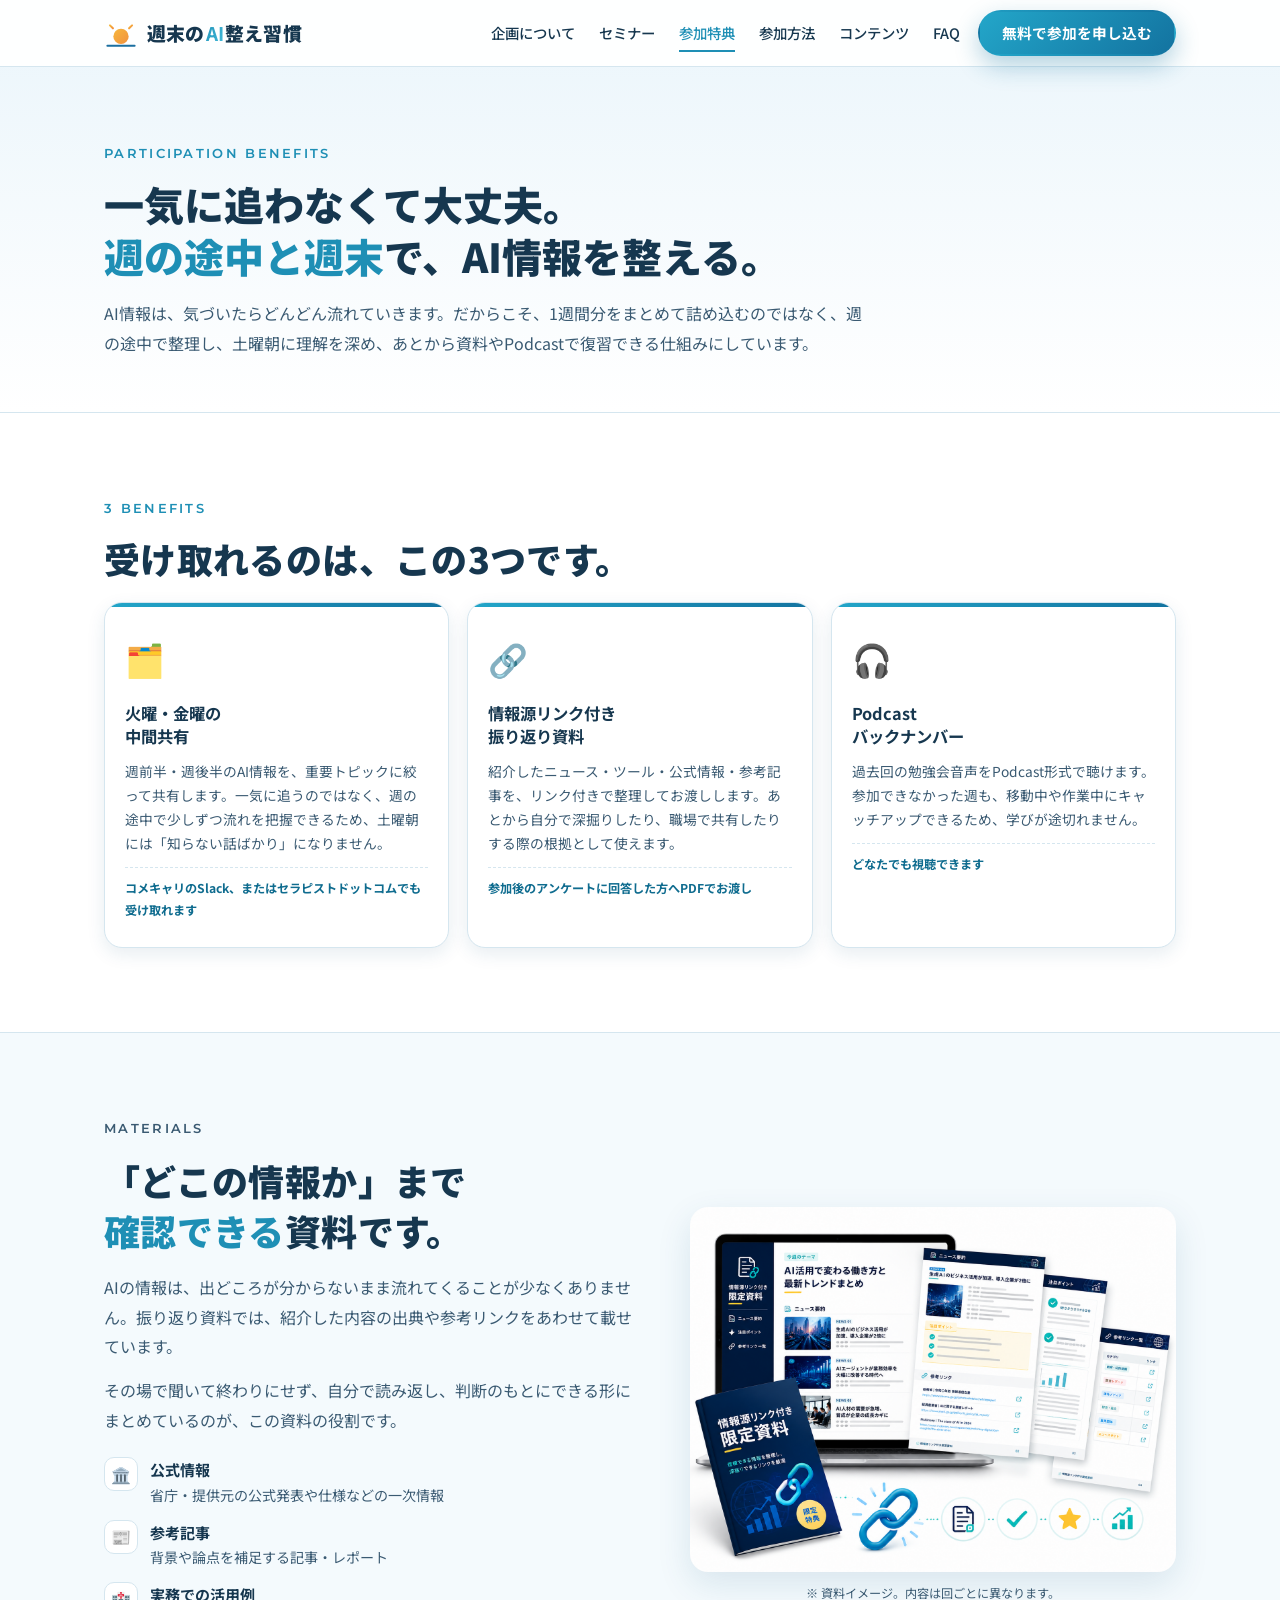
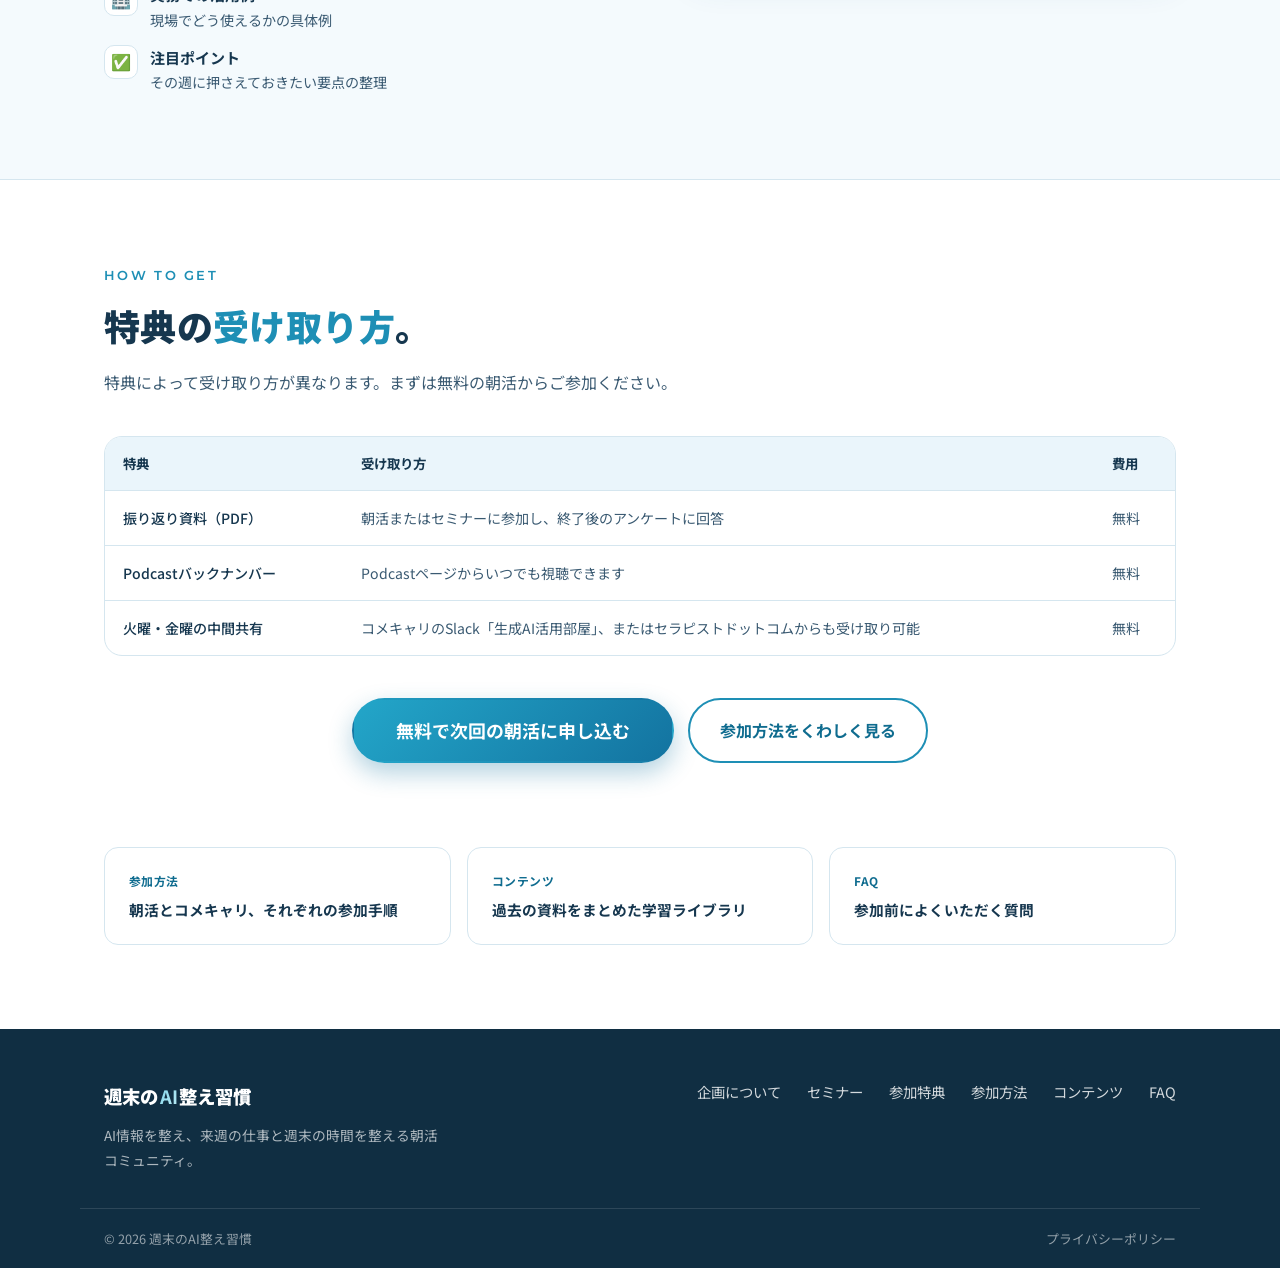
==== commit 64ffae92: "Add files via upload" ====
--- a/benefits.html
+++ b/benefits.html
@@ -22,9 +22,19 @@
 <link rel="preconnect" href="https://fonts.googleapis.com">
 <link rel="preconnect" href="https://fonts.gstatic.com" crossorigin>
 <link href="https://fonts.googleapis.com/css2?family=Noto+Sans+JP:wght@400;500;700;900&family=Montserrat:wght@500;600;700&display=swap" rel="stylesheet">
-<link rel="stylesheet" href="styles.css">
+<link rel="stylesheet" href="styles.css?v=20260815b">
 </head>
 <body>
+
+<!-- モバイル下部の固定CTA（860px以下で表示） -->
+<div class="sticky-cta" id="stickyCta">
+  <span class="sticky-info">
+    <span class="sticky-title">毎週土曜 朝6:00〜／参加無料</span>
+    <span class="sticky-sub" data-countdown="compact"></span>
+  </span>
+  <a href="https://therapis10.com/seminars/cmr5gtjs30be14do38qlsolpu" data-apply="benefits-sticky" class="btn btn-cta">申し込む</a>
+</div>
+
 
 <!-- ===== Header ===== -->
 <header class="site-header scrolled" id="siteHeader">
@@ -56,7 +66,7 @@
       <a href="contents.html">コンテンツ</a>
       <a href="faq.html">FAQ</a>
     </nav>
-    <a href="https://therapis10.com/seminars/cmr5gtjs30be14do38qlsolpu" target="_blank" rel="noopener" class="btn btn-cta header-cta">無料で参加を申し込む</a>
+    <a href="https://therapis10.com/seminars/cmr5gtjs30be14do38qlsolpu" data-apply="benefits-header" target="_blank" rel="noopener" class="btn btn-cta header-cta">無料で参加を申し込む</a>
     <button class="nav-toggle" id="navToggle" aria-label="メニューを開く" aria-expanded="false">
       <span></span><span></span><span></span>
     </button>
@@ -118,7 +128,7 @@
       </ul>
     </div>
     <figure class="split-visual">
-      <img src="assets/source-material.png" alt="ニュース要約・注目ポイント・参考リンク一覧で構成された情報源リンク付き資料のイメージ" loading="lazy">
+      <img src="assets/source-material.png" alt="ニュース要約・注目ポイント・参考リンク一覧で構成された情報源リンク付き資料のイメージ" width="1448" height="1086" loading="lazy" decoding="async">
       <figcaption>※ 資料イメージ。内容は回ごとに異なります。</figcaption>
     </figure>
   </div>
@@ -157,7 +167,7 @@
     </div>
 
     <div class="section-cta">
-      <a href="https://therapis10.com/seminars/cmr5gtjs30be14do38qlsolpu" target="_blank" rel="noopener" class="btn btn-cta btn-lg">無料で次回の朝活に申し込む</a>
+      <a href="https://therapis10.com/seminars/cmr5gtjs30be14do38qlsolpu" data-apply="benefits-section" target="_blank" rel="noopener" class="btn btn-cta btn-lg">無料で次回の朝活に申し込む</a>
       <a href="join.html" class="btn btn-ghost">参加方法をくわしく見る</a>
     </div>
   </div>
@@ -206,5 +216,7 @@
 </footer>
 
 
+<script src="config.js?v=20260815b"></script>
+<script src="common.js?v=20260815b"></script>
 </body>
 </html>
--- a/styles.css
+++ b/styles.css
@@ -74,8 +74,8 @@
 }
 .brand-text.light{color:#fff}
 .brand-text.light strong{background:linear-gradient(120deg,#7FD6EA,#BDEBF6);-webkit-background-clip:text;background-clip:text;color:transparent}
-.site-nav{margin-left:auto;display:flex;gap:26px}
-.site-nav a{font-size:.94rem;font-weight:500;color:var(--ink);position:relative}
+.site-nav{margin-left:auto;display:flex;gap:24px}
+.site-nav a{font-size:.9rem;font-weight:500;color:var(--ink);position:relative;white-space:nowrap}
 .site-nav a:hover{color:var(--teal)}
 .site-nav a::after{content:"";position:absolute;left:0;bottom:-6px;width:0;height:2px;background:var(--teal);transition:width .2s}
 .site-nav a:hover::after{width:100%}
@@ -100,8 +100,25 @@
 }
 .hero-inner{
   max-width:var(--maxw);margin:0 auto;padding:0 24px;
-  display:grid;grid-template-columns:1.05fr .95fr;gap:46px;align-items:center;
-}
+  display:grid;
+  grid-template-columns:1.05fr .95fr;
+  grid-template-areas:
+    "copy cd"
+    "copy visual";
+  grid-template-rows:auto auto;
+  column-gap:46px;row-gap:0;
+  align-items:center;
+}
+.hero-copy{grid-area:copy}
+.hero-visual{grid-area:visual;align-self:start}
+
+/* 右カラム上部に置くカウントダウン（左右の高さが揃うようにする） */
+.hero-countdown{
+  grid-area:cd;align-self:end;justify-self:stretch;
+  width:100%;margin:0 0 20px;align-items:center;
+}
+.hero-countdown .cd-clock{width:100%;justify-content:center}
+.hero-countdown .cd-unit{flex:1 1 0;min-width:0}
 .hero-badges{display:flex;flex-wrap:wrap;gap:10px;margin-bottom:18px}
 .pill{
   display:inline-flex;align-items:center;gap:6px;
@@ -210,17 +227,21 @@
 .reason-copy p{color:rgba(255,255,255,.9);margin-bottom:16px;font-size:.98rem}
 .reason-emph{font-weight:700;color:#fff !important;border-left:4px solid var(--sun);padding-left:16px;margin-top:22px;font-size:1.04rem !important}
 
-/* ===== Podcast ===== */
-.podcast{background:linear-gradient(180deg,#fff,#F4FAFD)}
-.pod-dash{display:grid;grid-template-columns:1.4fr 1fr 1fr;gap:16px;margin-bottom:34px}
-.dash-card{background:#fff;border:1px solid var(--line);border-radius:16px;padding:22px 24px;box-shadow:var(--shadow-sm)}
-.dash-label{display:block;font-size:.84rem;font-weight:500;color:var(--ink-soft);margin-bottom:8px}
-.dash-num{font-size:1.05rem;font-weight:700;color:var(--ink)}
-.dash-num strong{font-size:1.9rem;color:var(--teal);font-family:"Montserrat",sans-serif}
-.dash-bar{margin-top:12px;height:9px;border-radius:999px;background:var(--mist);overflow:hidden}
-.dash-bar span{display:block;height:100%;width:0;background:var(--cta-grad);border-radius:999px;transition:width .5s ease}
-
-.pod-list{display:grid;grid-template-columns:repeat(2,1fr);gap:18px}
+/* Podcast一覧：アーカイブと同じ「横スライド」表示（.archive-track と揃えています） */
+.pod-list{
+  display:flex;gap:18px;overflow-x:auto;overflow-y:hidden;
+  /* html{scroll-behavior:smooth} が継承されるため、必ず auto で打ち消すこと。
+     理由は .archive-track と同じ（contents.js のコメント参照）。 */
+  scroll-behavior:auto;
+  scroll-snap-type:x proximity;
+  padding:4px 4px 14px;margin:0 -4px;
+  scrollbar-width:thin;scrollbar-color:var(--mist) transparent;
+}
+.pod-list::-webkit-scrollbar{height:8px}
+.pod-list::-webkit-scrollbar-thumb{background:var(--mist);border-radius:999px}
+.pod-list::-webkit-scrollbar-track{background:transparent}
+.pod-list:focus-visible{outline:2px solid var(--teal);outline-offset:4px;border-radius:12px}
+.pod-list .pod-card{flex:0 0 320px;max-width:320px;scroll-snap-align:start}
 .pod-card{
   background:#fff;border:1px solid var(--line);border-radius:16px;padding:22px;box-shadow:var(--shadow-sm);
   transition:box-shadow .18s;
@@ -231,23 +252,9 @@
 .pod-no{font-family:"Montserrat",sans-serif;font-weight:700;font-size:.92rem;color:var(--teal);background:var(--sky);padding:4px 12px;border-radius:999px}
 .pod-date{font-size:.8rem;color:var(--ink-soft)}
 .pod-theme{font-size:1.12rem;font-weight:700;color:var(--ink);line-height:1.4;margin-bottom:8px}
-.pod-tag{display:inline-block;font-size:.74rem;font-weight:700;color:var(--teal-deep);background:var(--mist);padding:3px 10px;border-radius:999px;margin-bottom:10px}
-.pod-summary{font-size:.86rem;color:var(--ink-soft);margin-bottom:6px}
-.pod-meta{font-size:.8rem;color:var(--ink-soft);margin-bottom:14px}
-.pod-player{display:flex;align-items:center;gap:12px;margin-bottom:14px}
-.pod-play{
-  flex:0 0 auto;width:46px;height:46px;border-radius:50%;border:none;cursor:pointer;
-  background:var(--cta-grad);color:#fff;font-size:1.05rem;display:flex;align-items:center;justify-content:center;
-  box-shadow:0 6px 16px rgba(19,115,160,.3);transition:transform .15s;
-}
-.pod-play:hover{transform:scale(1.06)}
-.pod-progress{flex:1}
-.pod-progress input{width:100%;accent-color:var(--teal);cursor:pointer}
-.pod-time{font-size:.74rem;color:var(--ink-soft);font-family:"Montserrat",sans-serif;min-width:84px;text-align:right}
+
 .pod-controls{display:flex;flex-wrap:wrap;align-items:center;gap:8px}
-.speed-group{display:inline-flex;border:1px solid var(--line);border-radius:999px;overflow:hidden}
-.speed-btn{border:none;background:#fff;color:var(--ink-soft);font-size:.78rem;font-weight:700;padding:6px 11px;cursor:pointer;transition:.15s}
-.speed-btn.active{background:var(--teal);color:#fff}
+
 .pod-actions{display:flex;flex-wrap:wrap;gap:8px;margin-left:auto}
 .pod-link{font-size:.78rem;font-weight:700;color:var(--teal-deep);border:1px solid var(--line);border-radius:999px;padding:6px 12px;background:#fff;cursor:pointer;transition:.15s}
 .pod-link:hover{background:var(--sky)}
@@ -257,8 +264,7 @@
 
 /* ===== Join ===== */
 .join{background:var(--white)}
-.join-flow{margin:0 auto 28px;max-width:1000px;border-radius:16px;overflow:hidden;box-shadow:var(--shadow)}
-.join-flow img{width:100%;display:block}
+
 .join-steps{display:grid;grid-template-columns:repeat(3,1fr);gap:18px;max-width:920px;margin:0 auto 32px}
 .join-steps-4{grid-template-columns:repeat(4,1fr);max-width:1000px}
 .join-step{
@@ -375,38 +381,8 @@
 /* ===== Podcast page ===== */
 .site-nav a.active{color:var(--teal)}
 .site-nav a.active::after{width:100%}
-.pod-hero{
-  padding:104px 0 44px;
-  background:radial-gradient(800px 420px at 85% -10%,#DAF0F8,rgba(218,240,248,0) 60%),linear-gradient(180deg,#F4FAFD,#EAF5FB);
-}
-.pod-hero-title{font-size:clamp(1.8rem,3.4vw,2.5rem);font-weight:900;color:var(--ink);line-height:1.32;margin-bottom:16px}
-.pod-hero-title .accent{color:var(--teal)}
-.pod-hero-lead{max-width:48em;color:var(--ink-soft);margin-bottom:24px}
-.pod-hero-actions{display:flex;flex-wrap:wrap;gap:12px}
-#refreshBtn{padding:14px 22px}
-.pod-main{padding-top:44px}
+
 .pod-card audio{display:none}
-.dash-rec{background:linear-gradient(135deg,#F0FAFC,#E3F4F9);border-color:var(--cyan)}
-.dash-rec-title{display:block;font-weight:700;color:var(--ink);font-size:1.02rem;line-height:1.5;margin-top:2px}
-
-.pod-state{text-align:center;padding:54px 20px;color:var(--ink-soft)}
-.spinner{
-  width:42px;height:42px;border-radius:50%;margin:0 auto 16px;
-  border:4px solid var(--mist);border-top-color:var(--teal);animation:spin 1s linear infinite;
-}
-@keyframes spin{to{transform:rotate(360deg)}}
-.pod-error{background:#FFF4EC;border:1px solid #F3C9A8;border-radius:14px;color:#9A4B22;font-size:.92rem}
-
-.pod-setup{
-  background:var(--sky);border:1px solid var(--line);border-radius:18px;padding:32px 30px;max-width:760px;margin:0 auto;
-}
-.pod-setup h2{font-size:1.2rem;color:var(--ink);margin-bottom:12px}
-.pod-setup p{font-size:.94rem;color:var(--ink-soft);margin-bottom:14px}
-.setup-steps{margin:0 0 14px 1.2em;display:grid;gap:9px}
-.setup-steps li{font-size:.92rem;color:var(--ink)}
-.setup-steps a{color:var(--teal-deep);text-decoration:underline}
-.pod-setup code{background:#fff;border:1px solid var(--line);border-radius:6px;padding:1px 7px;font-size:.86em;color:var(--teal-deep)}
-.setup-note{font-size:.84rem !important;color:var(--ink-soft) !important}
 
 .pod-cta-banner{
   background:radial-gradient(700px 380px at 15% 120%,rgba(244,167,66,.2),rgba(244,167,66,0) 60%),var(--deep-grad);
@@ -561,11 +537,162 @@
 .sem-modal-price{font-size:.8rem;color:var(--ink-soft);text-align:center}
 body.sem-lock{overflow:hidden}
 
+/* ===== 下層ページ共通 ===== */
+.page-hero{
+  padding:142px 0 54px;
+  background:linear-gradient(180deg,var(--sky) 0%,var(--white) 100%);
+  border-bottom:1px solid var(--line);
+}
+.page-hero-title{font-size:clamp(1.8rem,3.4vw,2.5rem);font-weight:900;color:var(--ink);line-height:1.32;margin-bottom:16px}
+.page-hero-title .accent{color:var(--teal)}
+.page-hero-lead{max-width:48em;color:var(--ink-soft)}
+.page-hero-actions{display:flex;flex-wrap:wrap;gap:12px;margin-top:24px}
+.alt-bg{background:var(--sky-2);border-top:1px solid var(--line);border-bottom:1px solid var(--line)}
+
+/* 2カラム（テキスト＋ビジュアル） */
+.split-grid{display:grid;grid-template-columns:1.05fr .95fr;gap:48px;align-items:center}
+.split-copy p{margin-bottom:14px;color:var(--ink-soft)}
+.split-visual img{border-radius:var(--radius);box-shadow:var(--shadow);background:#fff}
+.split-visual figcaption{font-size:.76rem;color:var(--ink-soft);text-align:center;margin-top:10px}
+.icon-list{list-style:none;margin-top:22px;display:flex;flex-direction:column;gap:12px}
+.icon-list li{display:flex;gap:12px;align-items:flex-start;font-size:.88rem;color:var(--ink-soft);line-height:1.7}
+.icon-list strong{display:block;color:var(--ink);font-size:.94rem;margin-bottom:1px}
+.il-ico{
+  flex-shrink:0;display:inline-flex;align-items:center;justify-content:center;
+  width:34px;height:34px;border-radius:10px;background:#fff;border:1px solid var(--line);font-size:1rem;
+}
+
+/* 特典カードの条件表記 */
+.benefit-cond{
+  margin-top:12px;padding-top:10px;border-top:1px dashed var(--line);
+  font-size:.76rem !important;font-weight:700;color:var(--teal-deep) !important;
+}
+
+/* 比較表 */
+.table-wrap{overflow-x:auto;margin-top:28px;border:1px solid var(--line);border-radius:var(--radius);background:#fff}
+.info-table{width:100%;border-collapse:collapse;min-width:560px}
+.info-table th,.info-table td{padding:14px 18px;text-align:left;font-size:.88rem;border-bottom:1px solid var(--line)}
+.info-table thead th{background:var(--sky);color:var(--ink);font-weight:700;font-size:.84rem;white-space:nowrap}
+.info-table tbody td{color:var(--ink-soft)}
+.info-table tbody td:first-child{color:var(--ink);font-weight:500}
+.info-table tbody tr:last-child td{border-bottom:0}
+.info-table td.ok{color:var(--teal-deep);font-weight:700;text-align:center;white-space:nowrap}
+.info-table td.no{color:#B9CBD6;font-weight:700;text-align:center}
+.info-table td small{display:block;font-size:.7rem;font-weight:500;color:var(--ink-soft);margin-top:2px}
+
+/* 次の導線 */
+.next-links{padding-top:0}
+.next-grid{display:grid;grid-template-columns:repeat(3,1fr);gap:16px}
+.next-card{
+  display:flex;flex-direction:column;gap:6px;padding:22px 24px;
+  background:#fff;border:1px solid var(--line);border-radius:14px;
+  transition:transform .18s ease,box-shadow .18s ease,border-color .18s ease;
+}
+.next-card:hover{transform:translateY(-4px);box-shadow:var(--shadow);border-color:var(--teal)}
+.next-label{font-size:.74rem;font-weight:700;color:var(--teal-deep);letter-spacing:.04em}
+.next-title{font-size:.92rem;font-weight:700;color:var(--ink);line-height:1.6}
+
+/* ===== タブ切替（共通：contents.html / faq.html） ===== */
+.tab-group{display:flex;flex-wrap:wrap;gap:10px;margin-bottom:8px}
+.tab-btn{
+  font-size:.9rem;font-weight:700;color:var(--ink-soft);
+  background:#fff;border:1.5px solid var(--line);border-radius:999px;
+  padding:11px 22px;cursor:pointer;transition:.15s;
+}
+.tab-btn:hover{border-color:var(--teal);color:var(--teal-deep)}
+.tab-btn.active{background:var(--cta-grad);border-color:transparent;color:#fff;box-shadow:0 8px 18px rgba(19,115,160,.28)}
+.tab-panel{padding-top:36px}
+.content-tabs{padding-bottom:36px}
+
+/* ===== FAQページ ===== */
+.faq-tabs{padding-top:44px;padding-bottom:0}
+.faq-section{padding:36px 0 56px}
+.faq-section .section-title{margin-bottom:22px}
+.faq-item p a{color:var(--teal-deep);font-weight:700;text-decoration:underline}
+
+/* ===== コンテンツページ ===== */
+.content-toolbar{display:flex;justify-content:space-between;align-items:flex-end;gap:20px;flex-wrap:wrap}
+.content-count{font-size:.86rem;font-weight:500;color:var(--ink-soft);margin-left:12px}
+.content-filter{display:flex;flex-wrap:wrap;gap:8px;margin:24px 0 4px}
+.filter-btn{
+  font-size:.82rem;font-weight:700;color:var(--ink-soft);
+  background:#fff;border:1px solid var(--line);border-radius:999px;padding:8px 16px;cursor:pointer;transition:.15s;
+}
+.filter-btn:hover{background:var(--sky)}
+.filter-btn.active{background:var(--cta-grad);color:#fff;border-color:transparent}
+.content-grid{display:grid;grid-template-columns:repeat(auto-fill,minmax(300px,1fr));gap:18px;margin-top:26px}
+.content-card{
+  display:flex;flex-direction:column;gap:8px;padding:22px 24px;
+  background:#fff;border:1px solid var(--line);border-radius:var(--radius);
+  transition:transform .18s ease,box-shadow .18s ease;
+}
+.content-card:hover{transform:translateY(-4px);box-shadow:var(--shadow)}
+.content-head{display:flex;flex-wrap:wrap;gap:8px}
+.content-cat{font-size:.72rem;font-weight:700;color:var(--teal-deep);background:var(--mist);padding:4px 12px;border-radius:999px}
+.content-type{font-size:.72rem;font-weight:700;color:var(--ink-soft);background:var(--sky);padding:4px 12px;border-radius:999px}
+.content-title{font-size:1.02rem;font-weight:700;color:var(--ink);line-height:1.5}
+.content-desc{font-size:.86rem;color:var(--ink-soft);line-height:1.75}
+.content-meta{display:flex;flex-wrap:wrap;gap:14px;font-size:.76rem;color:var(--ink-soft);font-family:"Montserrat",sans-serif}
+.content-link{
+  margin-top:auto;padding-top:14px;font-size:.86rem;font-weight:700;color:var(--teal-deep);
+}
+.content-link:hover{text-decoration:underline}
+.content-empty{
+  text-align:center;padding:56px 24px;margin-top:26px;
+  background:var(--sky-2);border:1px dashed var(--line);border-radius:var(--radius);
+}
+.content-empty-title{font-size:1.06rem;font-weight:700;color:var(--ink);margin-bottom:8px}
+.content-empty-body{font-size:.88rem;color:var(--ink-soft);line-height:1.9}
+
+/* ---- 学習コンテンツ：動画カード（サムネイル付き） ---- */
+.content-card-video{padding:0;overflow:hidden}
+.content-card-thumb{
+  position:relative;display:block;width:100%;aspect-ratio:16/9;
+  background:var(--sky);overflow:hidden;border:0;padding:0;cursor:pointer;
+}
+.content-card-thumb img{width:100%;height:100%;object-fit:cover;display:block}
+.content-play-badge{
+  position:absolute;bottom:10px;right:10px;font-size:.72rem;font-weight:700;
+  padding:5px 12px;border-radius:999px;color:#fff;background:rgba(16,42,60,.72);
+}
+.content-card-body{padding:18px 20px 20px;display:flex;flex-direction:column;gap:8px}
+.content-card-body .content-meta{margin-top:2px}
+
+/* ---- 学習コンテンツ：動画ポップアップ ---- */
+.cv-modal{
+  position:fixed;inset:0;z-index:200;display:flex;align-items:center;justify-content:center;
+  padding:24px;opacity:0;pointer-events:none;transition:opacity .2s ease;
+}
+.cv-modal.open{opacity:1;pointer-events:auto}
+.cv-modal-backdrop{position:absolute;inset:0;background:rgba(16,42,60,.62);backdrop-filter:blur(2px)}
+.cv-modal-box{
+  position:relative;background:#fff;border-radius:20px;max-width:720px;width:100%;
+  max-height:88vh;overflow-y:auto;box-shadow:0 30px 70px rgba(10,40,60,.35);
+  transform:translateY(14px) scale(.98);transition:transform .22s ease;
+}
+.cv-modal.open .cv-modal-box{transform:translateY(0) scale(1)}
+.cv-modal-close{
+  position:absolute;top:14px;right:14px;z-index:2;width:36px;height:36px;border-radius:50%;
+  border:none;background:rgba(255,255,255,.92);color:var(--ink);font-size:1.3rem;line-height:1;
+  cursor:pointer;box-shadow:var(--shadow-sm);
+}
+.cv-modal-close:hover{background:#fff}
+.cv-modal-inner{display:flex;flex-direction:column}
+.cv-video-wrap{position:relative;width:100%;aspect-ratio:16/9;background:#000}
+.cv-video-wrap iframe{position:absolute;inset:0;width:100%;height:100%;border:0}
+.cv-modal-content{padding:26px 30px 30px;display:flex;flex-direction:column;gap:10px}
+
+.cv-modal-title{font-size:1.2rem;font-weight:900;color:var(--ink);line-height:1.5}
+.cv-modal-desc{font-size:.9rem;color:var(--ink-soft);line-height:1.8}
+.cv-modal-source{font-size:.8rem;color:var(--ink-soft)}
+body.cv-lock{overflow:hidden}
+
 /* ===== Responsive ===== */
+
 @media (max-width:1000px){
   .benefit-grid{grid-template-columns:repeat(3,1fr)}
   .join-steps-4{grid-template-columns:repeat(2,1fr)}
-  .pod-dash{grid-template-columns:1fr 1fr}
+  
   .timeline{grid-template-columns:repeat(4,1fr)}
 }
 @media (max-width:860px){
@@ -579,7 +706,16 @@
   .site-nav a{padding:14px 24px}
   .site-nav a::after{display:none}
   .nav-toggle{display:flex;margin-left:auto}
-  .hero-inner,.concept-grid,.reason-grid,.host-grid{grid-template-columns:1fr;gap:34px}
+  .concept-grid,.reason-grid,.host-grid{grid-template-columns:1fr;gap:34px}
+  .hero-inner{
+    grid-template-columns:1fr;
+    grid-template-areas:
+      "cd"
+      "copy"
+      "visual";
+    row-gap:26px;column-gap:0;
+  }
+  .hero-countdown{margin:0}
   .member-guide{grid-template-columns:1fr;padding:26px}
   .reason-grid .reason-visual{order:2}
   .hero{padding:104px 0 56px}
@@ -588,8 +724,8 @@
 }
 @media (max-width:680px){
   .benefit-grid{grid-template-columns:1fr 1fr}
-  .pod-list{grid-template-columns:1fr}
-  .pod-dash{grid-template-columns:1fr}
+  .pod-list .pod-card{flex:0 0 82%;max-width:82%}
+
   .problem-list{grid-template-columns:1fr}
   .timeline{grid-template-columns:1fr;gap:10px}
   .tl-item{padding:16px 18px 16px 46px}
@@ -601,7 +737,7 @@
   .footer-grid{flex-direction:column}
   .btn{width:100%}
   .hero-actions .btn,.section-cta .btn{width:100%}
-  .speed-group{order:3}
+  
   .pod-actions{margin-left:0;width:100%}
 }
 @media (max-width:420px){
@@ -634,3 +770,522 @@
   }
   .flow-arrow{transform:rotate(90deg)}
 }
+
+/* ===== Responsive: 下層ページ ===== */
+@media (max-width:1000px){
+  .split-grid{grid-template-columns:1fr;gap:34px}
+  .next-grid{grid-template-columns:1fr}
+}
+@media (max-width:860px){
+  .page-hero{padding:112px 0 44px}
+  .faq-section{padding:44px 0}
+}
+@media (max-width:680px){
+  .content-grid{grid-template-columns:1fr}
+  .page-hero-actions .btn{width:100%}
+  .tab-group{gap:8px}
+  .tab-btn{flex:1 1 auto;font-size:.84rem;padding:10px 14px;text-align:center}
+}
+
+/* =========================================================
+   ▼▼▼ ここから下は「動的演出」で追加したスタイルです ▼▼▼
+   （2026-08 追加：カウントダウン／固定CTA／スクロール演出／
+     参加者の声／進捗バー／今日ここハイライト）
+   ========================================================= */
+
+/* ===== ページ遷移のクロスフェード（対応ブラウザのみ） ===== */
+@view-transition { navigation: auto; }
+
+/* =========================================================
+   カウントダウン（ページ内で一番目を引く要素にする）
+   ========================================================= */
+.countdown{
+  display:inline-flex;flex-direction:column;align-items:flex-start;gap:11px;
+  position:relative;
+  padding:20px 28px;margin-bottom:24px;border-radius:22px;
+  background:linear-gradient(135deg,#FFFFFF 0%,#F0F9FD 100%);
+  border:2px solid var(--teal);
+  box-shadow:0 18px 40px rgba(19,115,160,.22),0 0 0 7px rgba(70,190,220,.10);
+}
+.countdown .cd-label{
+  display:inline-flex;align-items:center;gap:7px;
+  font-size:.9rem;font-weight:900;color:var(--teal-deep);letter-spacing:.03em;
+}
+.countdown .cd-label-ico{font-size:1.05rem}
+
+.countdown .cd-clock{display:inline-flex;align-items:stretch;gap:9px}
+.cd-unit{
+  display:inline-flex;flex-direction:column;align-items:center;justify-content:center;
+  min-width:74px;padding:11px 8px 9px;border-radius:14px;
+  background:var(--deep-grad);color:#fff;
+  box-shadow:0 8px 18px rgba(16,58,82,.32);
+}
+.cd-unit b{
+  font-family:"Montserrat",sans-serif;font-weight:700;font-size:2.3rem;line-height:1;
+  font-variant-numeric:tabular-nums;letter-spacing:-.02em;
+}
+.cd-unit i{
+  font-style:normal;font-size:.7rem;font-weight:700;margin-top:5px;
+  color:rgba(255,255,255,.82);letter-spacing:.06em;
+}
+.cd-unit[hidden]{display:none}
+
+/* 秒だけ朝日色にして、1秒ごとにめくれる */
+.cd-unit-sec{background:linear-gradient(160deg,#F6B443 0%,#EE8B3D 100%);box-shadow:0 8px 18px rgba(238,139,61,.42)}
+.cd-unit-sec.tick b{animation:cdTick .42s cubic-bezier(.22,.61,.36,1)}
+@keyframes cdTick{from{transform:translateY(-9px);opacity:.25}to{transform:none;opacity:1}}
+
+.countdown .cd-when{font-size:.78rem;font-weight:700;color:var(--ink-soft)}
+
+/* 開催中 */
+.countdown.is-live{
+  border-color:var(--sun-deep);
+  background:linear-gradient(135deg,#FFF7EC 0%,#FFEEDA 100%);
+  box-shadow:0 18px 40px rgba(238,139,61,.28),0 0 0 7px rgba(244,167,66,.16);
+}
+.cd-live{display:inline-flex;align-items:center;gap:12px;font-size:1.5rem;font-weight:900;color:var(--sun-deep)}
+.cd-live-dot{
+  width:14px;height:14px;border-radius:50%;background:var(--sun-deep);flex:0 0 auto;
+  box-shadow:0 0 0 0 rgba(238,139,61,.6);animation:cdPulse 1.6s infinite;
+}
+@keyframes cdPulse{
+  0%  {box-shadow:0 0 0 0 rgba(238,139,61,.55)}
+  70% {box-shadow:0 0 0 14px rgba(238,139,61,0)}
+  100%{box-shadow:0 0 0 0 rgba(238,139,61,0)}
+}
+
+/* 暗い背景のセクション（最終CTAなど）に置いたとき */
+.final-cta .countdown,.concept .countdown,.reason .countdown{
+  background:rgba(255,255,255,.10);border-color:rgba(255,255,255,.42);
+  backdrop-filter:blur(10px);box-shadow:0 18px 40px rgba(0,0,0,.22);
+  margin-left:auto;margin-right:auto;align-items:center;
+}
+.final-cta .countdown::after{display:none}
+.final-cta .cd-label{color:var(--cyan)}
+.final-cta .cd-unit{background:#fff;color:var(--ink);box-shadow:0 8px 18px rgba(0,0,0,.24)}
+.final-cta .cd-unit i{color:var(--ink-soft)}
+.final-cta .cd-unit-sec{background:linear-gradient(160deg,#F6B443,#EE8B3D);color:#fff}
+.final-cta .cd-unit-sec i{color:rgba(255,255,255,.85)}
+.final-cta .cd-when{color:rgba(255,255,255,.82)}
+
+/* 固定CTAバーの中で使うコンパクト表示 */
+.countdown-compact{
+  display:inline-flex;flex-direction:row;align-items:baseline;gap:6px;
+  padding:0;margin:0;border:none;border-radius:0;background:none;box-shadow:none;overflow:visible;
+}
+.countdown-compact::after{display:none}
+.cd-c-label{font-size:.7rem;font-weight:700;color:var(--ink-soft)}
+.cd-c-value{
+  font-family:"Montserrat",sans-serif;font-weight:700;font-size:.92rem;
+  color:var(--teal-deep);font-variant-numeric:tabular-nums;letter-spacing:.01em;
+}
+.sticky-cta .sticky-sub.countdown-compact{display:inline-flex;align-items:baseline;gap:6px}
+.sticky-cta .sticky-sub.is-live{padding:0;margin:0;border:none;background:none;box-shadow:none}
+.sticky-cta .cd-live{font-size:.82rem;gap:7px}
+.sticky-cta .cd-live-dot{width:8px;height:8px}
+.sticky-cta .cd-when{display:none}
+
+@media (max-width:680px){
+  .countdown{padding:16px 18px;width:100%;align-items:center;border-radius:18px}
+  .countdown .cd-clock{gap:7px;width:100%;justify-content:center}
+  .cd-unit{min-width:0;flex:1 1 0;padding:9px 4px 7px;border-radius:12px}
+  .cd-unit b{font-size:1.75rem}
+  .cd-unit i{font-size:.64rem}
+  .cd-live{font-size:1.2rem}
+  .countdown .cd-when{font-size:.72rem;text-align:center}
+  /* スマホではすぐ下のピル（毎週土曜 朝6:00〜）と重複するので隠す */
+  .hero-countdown .cd-when{display:none}
+}
+
+/* ===== モバイル下部の固定CTA ===== */
+.sticky-cta{
+  position:fixed;left:0;right:0;bottom:0;z-index:110;
+  display:none;align-items:center;gap:12px;
+  padding:10px 16px calc(10px + env(safe-area-inset-bottom,0px));
+  background:rgba(255,255,255,.96);backdrop-filter:blur(12px);
+  border-top:1px solid var(--line);box-shadow:0 -6px 22px rgba(20,80,120,.14);
+  transform:translateY(110%);transition:transform .28s cubic-bezier(.22,.61,.36,1);
+}
+.sticky-cta.show{transform:translateY(0)}
+.sticky-cta .sticky-info{flex:1;min-width:0;line-height:1.35}
+.sticky-cta .sticky-title{display:block;font-size:.78rem;font-weight:700;color:var(--ink)}
+.sticky-cta .sticky-sub{display:block;font-size:.72rem;color:var(--ink-soft);font-variant-numeric:tabular-nums}
+.sticky-cta .btn{width:auto;flex:0 0 auto;padding:12px 20px;font-size:.88rem;white-space:nowrap}
+@media (max-width:860px){
+  .sticky-cta{display:flex}
+  body{padding-bottom:0}
+}
+
+/* ===== BGM再生ボタン（トップページのみ） ===== */
+.bgm-toggle{
+  position:fixed;right:20px;bottom:24px;z-index:130;
+  display:flex;align-items:center;gap:8px;
+  padding:10px 16px 10px 14px;border-radius:999px;border:1px solid var(--line);
+  background:rgba(255,255,255,.94);backdrop-filter:blur(8px);
+  box-shadow:0 8px 22px rgba(20,80,120,.16);cursor:pointer;
+  font-size:.8rem;font-weight:700;color:var(--ink-soft);transition:.18s;
+}
+.bgm-toggle:hover{border-color:var(--teal);color:var(--teal-deep)}
+.bgm-toggle .bgm-icon{font-size:1rem;line-height:1;color:var(--teal-deep)}
+.bgm-toggle.is-playing{background:var(--cta-grad);border-color:transparent;color:#fff}
+.bgm-toggle.is-playing .bgm-icon{color:#fff;animation:bgmPulse 1.1s ease-in-out infinite}
+@keyframes bgmPulse{0%,100%{transform:scale(1)}50%{transform:scale(1.25)}}
+@media (max-width:860px){
+  .bgm-toggle{bottom:86px}
+  .bgm-toggle .bgm-label{display:none}
+  .bgm-toggle{padding:12px;gap:0}
+}
+
+/* =========================================================
+   週間サイクル：今日のステップをポップアップさせる
+   ========================================================= */
+.timeline{position:relative}
+.timeline.has-today{margin-top:52px}
+
+/* 今日以外は一歩引かせて、今日だけを浮かせる */
+.timeline.has-today .tl-item{
+  transition:transform .35s cubic-bezier(.22,.61,.36,1),box-shadow .35s ease,opacity .35s ease,filter .35s ease;
+  opacity:.5;filter:saturate(.55);
+}
+.timeline.has-today:hover .tl-item{opacity:.72}
+.timeline.has-today .tl-item.is-today,
+.timeline.has-today:hover .tl-item.is-today{opacity:1;filter:none}
+
+.tl-item.is-today{
+  z-index:3;
+  border:2px solid var(--sun);
+  background:#fff;
+  box-shadow:0 22px 46px rgba(20,80,120,.26),0 0 0 6px rgba(244,167,66,.18);
+}
+.tl-item.is-today.tl-hot{background:var(--cta-grad);border-color:var(--sun)}
+.tl-item.is-today .tl-day{color:var(--sun-deep)}
+.tl-item.is-today.tl-hot .tl-day{color:#FFE7C4}
+
+/* 画面に入った瞬間に「ポンッ」と飛び出して、そのあとゆっくり呼吸する */
+.tl-item.is-today.pop{animation:tlPopIn .58s cubic-bezier(.34,1.56,.64,1) both}
+@keyframes tlPopIn{
+  0%  {transform:translateY(0) scale(1)}
+  60% {transform:translateY(-16px) scale(1.12)}
+  100%{transform:translateY(-10px) scale(1.07)}
+}
+
+/* 上に出る吹き出し */
+.tl-today-badge{
+  position:absolute;left:50%;top:-40px;transform:translateX(-50%);
+  display:inline-flex;align-items:center;gap:7px;white-space:nowrap;
+  padding:8px 15px;border-radius:999px;
+  background:linear-gradient(135deg,#F6B443,#EE8B3D);color:#fff;
+  font-size:.76rem;font-weight:900;letter-spacing:.02em;
+  box-shadow:0 10px 22px rgba(238,139,61,.48);
+  opacity:0;
+}
+.tl-item.pop .tl-today-badge{animation:tlBadgeIn .45s cubic-bezier(.34,1.56,.64,1) .22s both}
+@keyframes tlBadgeIn{from{opacity:0;transform:translateX(-50%) translateY(10px) scale(.7)}
+                     to  {opacity:1;transform:translateX(-50%) translateY(0) scale(1)}}
+/* 吹き出しのしっぽ */
+.tl-today-badge::after{
+  content:"";position:absolute;left:50%;bottom:-7px;transform:translateX(-50%);
+  border:8px solid transparent;border-bottom:0;border-top-color:#EE8B3D;
+}
+.tl-today-dot{
+  width:8px;height:8px;border-radius:50%;background:#fff;flex:0 0 auto;
+  box-shadow:0 0 0 2px rgba(255,255,255,.35);
+}
+
+/* 1カラムになるモバイルでは、吹き出しを右側に寄せる */
+@media (max-width:680px){
+  .timeline.has-today{margin-top:0}
+  .tl-item.is-today.pop{animation:tlPopInSp .5s cubic-bezier(.34,1.56,.64,1) both}
+  @keyframes tlPopInSp{from{transform:scale(.97)}60%{transform:scale(1.03)}to{transform:none}}
+  /* 吹き出しはカード上部の余白に置く（本文に被らせない） */
+  .tl-item.is-today{padding-top:44px}
+  .tl-today-badge{left:auto;right:12px;top:11px;transform:none;font-size:.7rem;padding:6px 12px}
+  .tl-item.pop .tl-today-badge{animation:tlBadgeInSp .4s cubic-bezier(.34,1.56,.64,1) .18s both}
+  @keyframes tlBadgeInSp{from{opacity:0;transform:scale(.7)}
+                         to  {opacity:1;transform:scale(1)}}
+  .tl-today-badge::after{display:none}
+}
+
+/* ===== 参加者の声 ＆ アンケート集計 ===== */
+.voices{background:linear-gradient(180deg,var(--sky-2) 0%,var(--sky) 100%)}
+
+.voice-stats{
+  display:grid;grid-template-columns:repeat(4,1fr);gap:16px;margin-bottom:38px;
+}
+.stat-card{
+  background:#fff;border:1px solid var(--line);border-radius:var(--radius);
+  padding:24px 20px;text-align:center;box-shadow:var(--shadow-sm);
+  position:relative;overflow:hidden;
+}
+.stat-card::before{content:"";position:absolute;top:0;left:0;right:0;height:4px;background:var(--cta-grad)}
+.stat-value{
+  display:block;font-family:"Montserrat",sans-serif;font-weight:700;
+  font-size:2.4rem;line-height:1.1;color:var(--teal);
+  font-variant-numeric:tabular-nums;margin-bottom:6px;
+}
+.stat-value .stat-unit{font-size:1rem;color:var(--ink-soft);margin-left:2px}
+.stat-label{display:block;font-size:.82rem;font-weight:700;color:var(--ink);line-height:1.5}
+.stat-sub{display:block;font-size:.72rem;color:var(--ink-soft);margin-top:4px}
+
+.voice-viewport{
+  position:relative;background:#fff;border:1px solid var(--line);border-radius:22px;
+  box-shadow:var(--shadow);padding:40px 64px;max-width:860px;margin:0 auto;
+  min-height:230px;display:flex;align-items:center;
+}
+.voice-viewport::before{
+  content:"“";position:absolute;top:6px;left:26px;
+  font-family:"Montserrat",serif;font-size:5rem;line-height:1;
+  color:var(--mist);pointer-events:none;
+}
+.voice-track{position:relative;width:100%}
+.voice-card{
+  position:absolute;inset:0;opacity:0;pointer-events:none;
+  display:flex;flex-direction:column;justify-content:center;gap:20px;
+  transform:translateY(10px);
+  transition:opacity .5s ease,transform .5s ease;
+}
+.voice-card.active{position:relative;opacity:1;pointer-events:auto;transform:none}
+.voice-text{
+  font-size:1.02rem;line-height:2;color:var(--ink);font-weight:500;
+  border:none;padding:0;margin:0;
+}
+.voice-meta{display:flex;flex-wrap:wrap;align-items:center;gap:10px}
+.voice-attr{
+  font-size:.8rem;font-weight:700;color:var(--teal-deep);
+  background:var(--sky);padding:5px 14px;border-radius:999px;
+}
+.voice-style{font-size:.78rem;color:var(--ink-soft)}
+.voice-score{
+  margin-left:auto;font-size:.78rem;color:var(--ink-soft);
+  font-family:"Montserrat",sans-serif;white-space:nowrap;
+}
+.voice-score b{font-size:1.05rem;color:var(--sun-deep);font-weight:700}
+
+.voice-nav{
+  position:absolute;top:50%;transform:translateY(-50%);
+  width:40px;height:40px;border-radius:50%;border:1px solid var(--line);
+  background:#fff;color:var(--teal-deep);font-size:1.1rem;line-height:1;
+  cursor:pointer;box-shadow:var(--shadow-sm);
+  display:flex;align-items:center;justify-content:center;transition:.18s;
+}
+.voice-nav:hover{background:var(--sky);border-color:var(--teal);transform:translateY(-50%) scale(1.08)}
+.voice-prev{left:14px}
+.voice-next{right:14px}
+
+.voice-dots{display:flex;justify-content:center;gap:9px;margin-top:22px}
+.voice-dot{
+  width:9px;height:9px;border-radius:50%;border:none;padding:0;cursor:pointer;
+  background:var(--mist);transition:.2s;
+}
+.voice-dot:hover{background:var(--cyan)}
+.voice-dot.active{background:var(--teal);width:26px;border-radius:999px}
+
+.voice-note{
+  font-size:.78rem;color:var(--ink-soft);text-align:center;margin-top:22px;
+  max-width:44em;margin-left:auto;margin-right:auto;line-height:1.8;
+}
+
+@media (max-width:1000px){
+  .voice-stats{grid-template-columns:repeat(2,1fr)}
+}
+@media (max-width:680px){
+  .voice-stats{grid-template-columns:repeat(2,1fr);gap:12px}
+  .stat-card{padding:18px 12px}
+  .stat-value{font-size:1.85rem}
+  .stat-label{font-size:.76rem}
+  .voice-viewport{padding:30px 20px 26px;border-radius:18px;min-height:270px}
+  .voice-viewport::before{display:none}
+  .voice-text{font-size:.94rem;line-height:1.95}
+  .voice-nav{display:none}
+  .voice-score{margin-left:0}
+}
+
+/* ===== FAQ：開くときのアニメーション ===== */
+.faq-item[open] summary ~ *{animation:faqIn .3s cubic-bezier(.22,.61,.36,1) both}
+@keyframes faqIn{from{opacity:0;transform:translateY(-6px)}to{opacity:1;transform:none}}
+.faq-item summary::after{transition:transform .2s ease,content 0s}
+.faq-item[open] summary::after{transform:translateY(-50%) rotate(180deg)}
+
+/* =========================================================
+   ▼ 動きを減らす設定にしている人には、演出を止めます
+   ========================================================= */
+@media (prefers-reduced-motion: reduce){
+  *,*::before,*::after{
+    animation-duration:.001ms !important;
+    animation-iteration-count:1 !important;
+    transition-duration:.001ms !important;
+    scroll-behavior:auto !important;
+  }
+  .cd-live-dot{animation:none}
+  .cd-unit-sec.tick b{animation:none}
+  .tl-item.is-today.pop{animation:none;transform:translateY(-6px) scale(1.03)}
+  .tl-item.pop .tl-today-badge{animation:none;opacity:1}
+}
+
+/* =========================================================
+   アーカイブ動画（コメキャリメンバー限定）
+   ========================================================= */
+
+/* タブボタン（鍵付き） */
+.tab-btn-locked.active{background:linear-gradient(135deg,#2C5B7A,#16374F);box-shadow:0 8px 18px rgba(16,58,82,.3)}
+
+/* ── 限定であることを大きく示すバナー ── */
+.members-only{
+  display:grid;grid-template-columns:auto 1fr;gap:22px;align-items:start;
+  margin:0 0 40px;padding:32px 34px;border-radius:22px;
+  background:radial-gradient(700px 320px at 12% 0%,rgba(244,167,66,.18),rgba(244,167,66,0) 62%),var(--deep-grad);
+  color:#fff;box-shadow:0 18px 40px rgba(16,58,82,.28);
+}
+.members-only-ico{
+  display:flex;align-items:center;justify-content:center;flex:0 0 auto;
+  width:64px;height:64px;border-radius:18px;
+  background:rgba(255,255,255,.14);border:1.5px solid rgba(255,255,255,.34);color:var(--sun);
+}
+.members-only-label{
+  font-family:"Montserrat",sans-serif;font-weight:700;font-size:.74rem;letter-spacing:.18em;
+  color:var(--sun);margin-bottom:8px;
+}
+.members-only-title{font-size:clamp(1.25rem,2.4vw,1.7rem);font-weight:900;line-height:1.5;margin-bottom:12px;color:#fff}
+.members-only-text{font-size:.96rem;line-height:1.9;color:rgba(255,255,255,.92);margin-bottom:12px}
+.members-only-text strong{color:var(--sun);font-weight:700}
+.members-only-note{
+  font-size:.82rem;line-height:1.8;color:rgba(255,255,255,.72);
+  padding-left:14px;border-left:2px solid rgba(255,255,255,.3);
+}
+.members-only-cta{margin-top:20px}
+.members-only-cta .btn-ghost{background:rgba(255,255,255,.12);color:#fff;border-color:rgba(255,255,255,.6)}
+.members-only-cta .btn-ghost:hover{background:rgba(255,255,255,.2)}
+.sp-br{display:none}
+
+/* ── アーカイブ一覧 ── */
+/* ── 並び替え・回数レンジのツールバー ── */
+.archive-toolbar{display:flex;flex-direction:column;gap:12px;margin:26px 0 18px}
+.archive-toolbar-row{display:flex;align-items:center;gap:12px;flex-wrap:wrap}
+.archive-toolbar-row[hidden]{display:none}
+.range-group{display:flex;flex-wrap:wrap;gap:8px}
+.range-btn{
+  display:inline-flex;align-items:center;gap:7px;
+  font-size:.84rem;font-weight:700;color:var(--ink-soft);
+  background:#fff;border:1px solid var(--line);border-radius:999px;
+  padding:8px 16px;cursor:pointer;transition:.15s;
+}
+.range-btn:hover{background:var(--sky);border-color:var(--teal)}
+.range-btn.active{background:var(--cta-grad);color:#fff;border-color:transparent;box-shadow:0 6px 14px rgba(19,115,160,.26)}
+.range-count{
+  font-family:"Montserrat",sans-serif;font-size:.72rem;font-weight:700;
+  background:var(--sky);color:var(--teal-deep);padding:1px 7px;border-radius:999px;
+}
+.range-btn.active .range-count{background:rgba(255,255,255,.24);color:#fff}
+
+/* ── 横スライド式の一覧 ── */
+.archive-slider{position:relative}
+.archive-track{
+  display:flex;gap:18px;overflow-x:auto;overflow-y:hidden;
+  /* html{scroll-behavior:smooth} が継承されるので、必ず auto で打ち消すこと。
+     smooth のままだと scroll-snap と干渉して、矢印ボタンがまったく効きません。
+     なめらかな動きは contents.js の arcAnimate() が担当しています。 */
+  scroll-behavior:auto;
+  scroll-snap-type:x proximity;
+  padding:4px 4px 14px;margin:0 -4px;
+  scrollbar-width:thin;scrollbar-color:var(--mist) transparent;
+}
+.archive-track::-webkit-scrollbar{height:8px}
+.archive-track::-webkit-scrollbar-thumb{background:var(--mist);border-radius:999px}
+.archive-track::-webkit-scrollbar-track{background:transparent}
+.archive-track:focus-visible{outline:2px solid var(--teal);outline-offset:4px;border-radius:12px}
+.archive-track .archive-card{
+  flex:0 0 300px;max-width:300px;scroll-snap-align:start;
+}
+.arc-nav{
+  position:absolute;top:44%;transform:translateY(-50%);z-index:2;
+  width:42px;height:42px;border-radius:50%;border:1px solid var(--line);
+  background:#fff;color:var(--teal-deep);font-size:1.2rem;line-height:1;cursor:pointer;
+  box-shadow:var(--shadow);display:flex;align-items:center;justify-content:center;transition:.18s;
+}
+.arc-nav:hover:not(:disabled){background:var(--sky);border-color:var(--teal);transform:translateY(-50%) scale(1.08)}
+.arc-nav:disabled{opacity:.3;cursor:default}
+.arc-nav[hidden]{display:none}
+.arc-prev{left:-14px}
+.arc-next{right:-14px}
+.archive-hint{
+  font-size:.76rem;color:var(--ink-soft);text-align:center;margin-top:6px;
+}
+.archive-hint[hidden]{display:none}
+.archive-card{
+  background:#fff;border:1px solid var(--line);border-radius:var(--radius);overflow:hidden;
+  box-shadow:var(--shadow-sm);transition:transform .18s ease,box-shadow .18s ease,border-color .18s ease;
+}
+.archive-card:hover{transform:translateY(-4px);box-shadow:var(--shadow);border-color:var(--teal)}
+.archive-card-main{
+  display:flex;flex-direction:column;align-items:flex-start;gap:8px;
+  width:100%;padding:22px 24px 20px;border:0;background:none;cursor:pointer;text-align:left;
+}
+.archive-badge{
+  display:inline-flex;align-items:center;gap:6px;
+  font-size:.7rem;font-weight:700;color:#fff;letter-spacing:.03em;
+  background:var(--deep-grad);padding:4px 12px;border-radius:999px;
+}
+.archive-lock{font-size:.72rem}
+.archive-no{
+  font-family:"Montserrat",sans-serif;font-weight:700;font-size:.92rem;color:var(--teal);
+  background:var(--sky);padding:3px 12px;border-radius:999px;
+}
+.archive-date{font-size:.76rem;color:var(--ink-soft);font-family:"Montserrat",sans-serif}
+.archive-title{font-size:1.02rem;font-weight:700;color:var(--ink);line-height:1.55}
+.archive-play{
+  margin-top:8px;font-size:.86rem;font-weight:700;color:var(--teal-deep);
+  display:inline-flex;align-items:center;gap:6px;
+}
+.archive-card:hover .archive-play{text-decoration:underline}
+
+/* アンケート導線（Podcast・アーカイブ動画タブ 共通） */
+.tab-survey-cta{
+  display:flex;align-items:center;justify-content:space-between;flex-wrap:wrap;gap:14px;
+  margin:20px 0 0;padding:16px 20px;border-radius:14px;
+  background:var(--sky-2);border:1px dashed var(--line);
+}
+.tab-survey-cta-text{font-size:.86rem;color:var(--ink-soft);margin:0}
+.tab-survey-cta-text strong{color:var(--ink)}
+.tab-survey-cta .btn{flex:0 0 auto}
+@media (max-width:680px){
+  .tab-survey-cta{flex-direction:column;align-items:stretch;text-align:center}
+  .tab-survey-cta .btn{width:100%}
+}
+
+.archive-note{
+  font-size:.8rem;color:var(--ink-soft);line-height:1.9;margin-top:26px;
+  padding:16px 20px;background:var(--sky-2);border:1px dashed var(--line);border-radius:14px;
+}
+
+/* ポップアップ内のリンク */
+.cv-modal-source a{color:var(--teal-deep);font-weight:700;text-decoration:underline}
+.cv-modal-meta{font-size:.78rem;font-weight:700;color:var(--teal-deep)}
+
+@media (max-width:860px){
+  .members-only{grid-template-columns:1fr;gap:16px;padding:26px 22px;border-radius:18px}
+  .members-only-ico{width:54px;height:54px;border-radius:15px}
+}
+@media (max-width:680px){
+  .archive-track .archive-card{flex:0 0 82%;max-width:82%}
+  .arc-nav{display:none}
+  .archive-toolbar-row{gap:8px}
+  .range-btn{font-size:.78rem;padding:7px 13px}
+  .sort-btn{font-size:.78rem;padding:7px 13px}
+  .members-only-title{font-size:1.15rem}
+  .members-only-text{font-size:.9rem}
+  .members-only-cta .btn{width:100%}
+  .sp-br{display:inline}
+  .tab-btn{font-size:.8rem;padding:10px 12px}
+}
+
+/* 権限がないときの案内（アーカイブのポップアップ内） */
+.cv-fallback{
+  margin-top:6px;padding:16px 18px;border-radius:14px;
+  background:#FFF6EC;border:1px solid #F3D5B0;
+}
+.cv-fallback-title{font-size:.88rem;font-weight:700;color:#9A5A22;margin-bottom:6px}
+.cv-fallback-body{font-size:.84rem;line-height:1.85;color:#7C5330;margin-bottom:10px}
+.cv-fallback-link{
+  display:inline-flex;align-items:center;gap:6px;
+  font-size:.84rem;font-weight:700;color:var(--teal-deep);text-decoration:underline;
+}
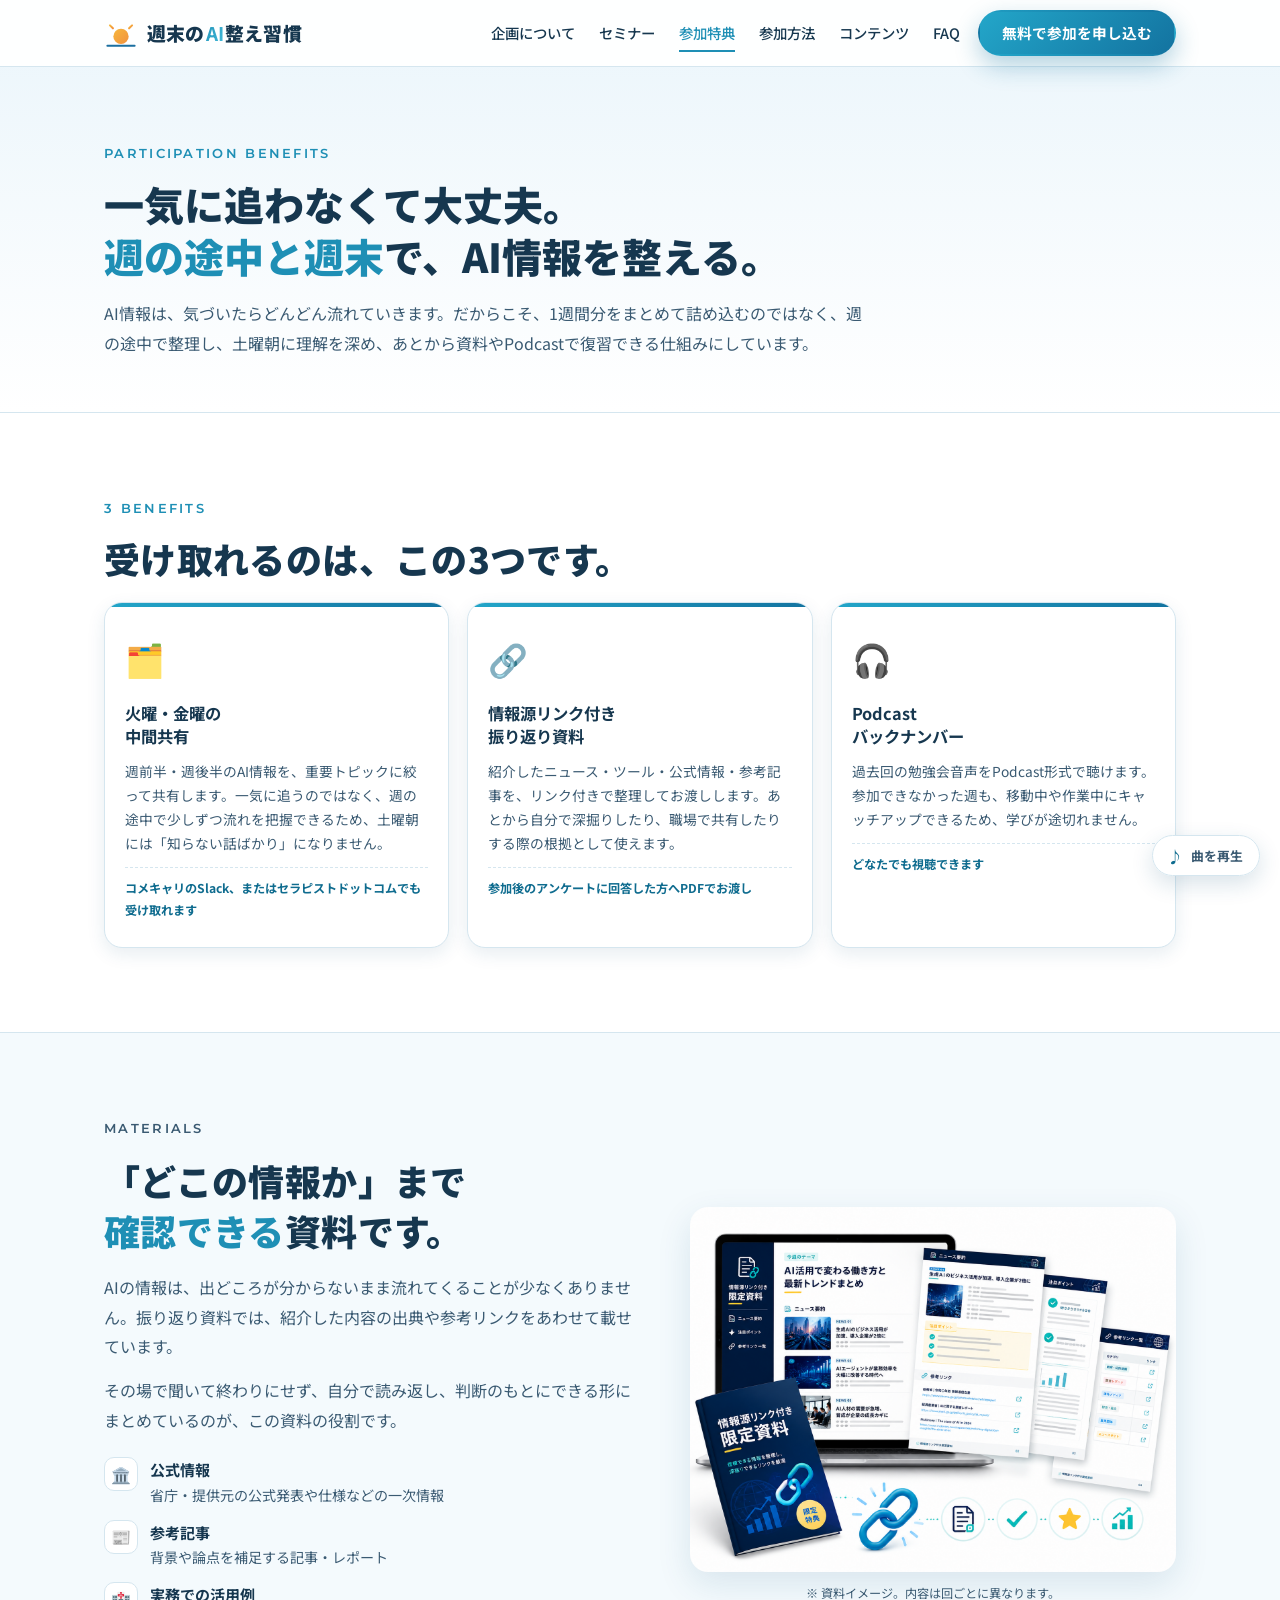
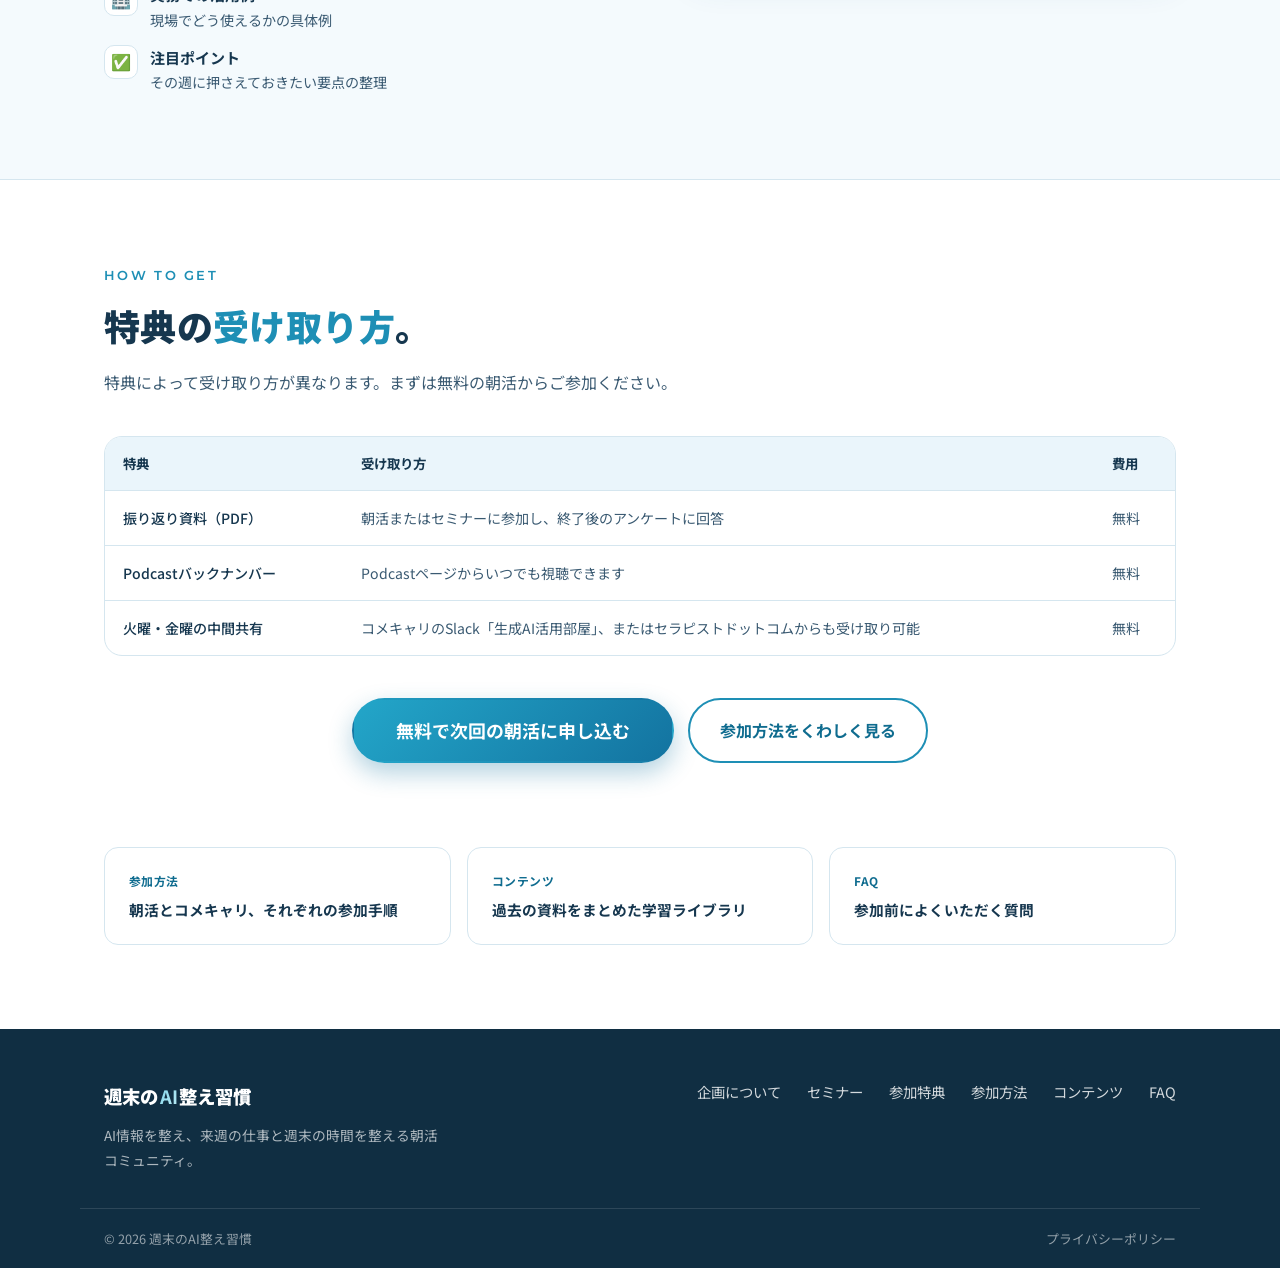
==== commit 39f01794: "Add files via upload" ====
--- a/benefits.html
+++ b/benefits.html
@@ -22,7 +22,7 @@
 <link rel="preconnect" href="https://fonts.googleapis.com">
 <link rel="preconnect" href="https://fonts.gstatic.com" crossorigin>
 <link href="https://fonts.googleapis.com/css2?family=Noto+Sans+JP:wght@400;500;700;900&family=Montserrat:wght@500;600;700&display=swap" rel="stylesheet">
-<link rel="stylesheet" href="styles.css?v=20260815b">
+<link rel="stylesheet" href="styles.css?v=20260815c">
 </head>
 <body>
 
@@ -35,6 +35,12 @@
   <a href="https://therapis10.com/seminars/cmr5gtjs30be14do38qlsolpu" data-apply="benefits-sticky" class="btn btn-cta">申し込む</a>
 </div>
 
+<!-- BGM再生ボタン（ブラウザの自動再生制限のため、初回のみクリックで再生開始） -->
+<audio id="bgmAudio" src="assets/bgm-shumatsu.mp3" loop preload="none"></audio>
+<button type="button" class="bgm-toggle" id="bgmToggle" aria-pressed="false" aria-label="テーマ曲を再生する">
+  <span class="bgm-icon" aria-hidden="true">♪</span>
+  <span class="bgm-label">曲を再生</span>
+</button>
 
 <!-- ===== Header ===== -->
 <header class="site-header scrolled" id="siteHeader">
@@ -216,7 +222,8 @@
 </footer>
 
 
-<script src="config.js?v=20260815b"></script>
-<script src="common.js?v=20260815b"></script>
+<script src="config.js?v=20260815c"></script>
+<script src="common.js?v=20260815c"></script>
+<script src="bgm.js?v=20260815c"></script>
 </body>
 </html>
